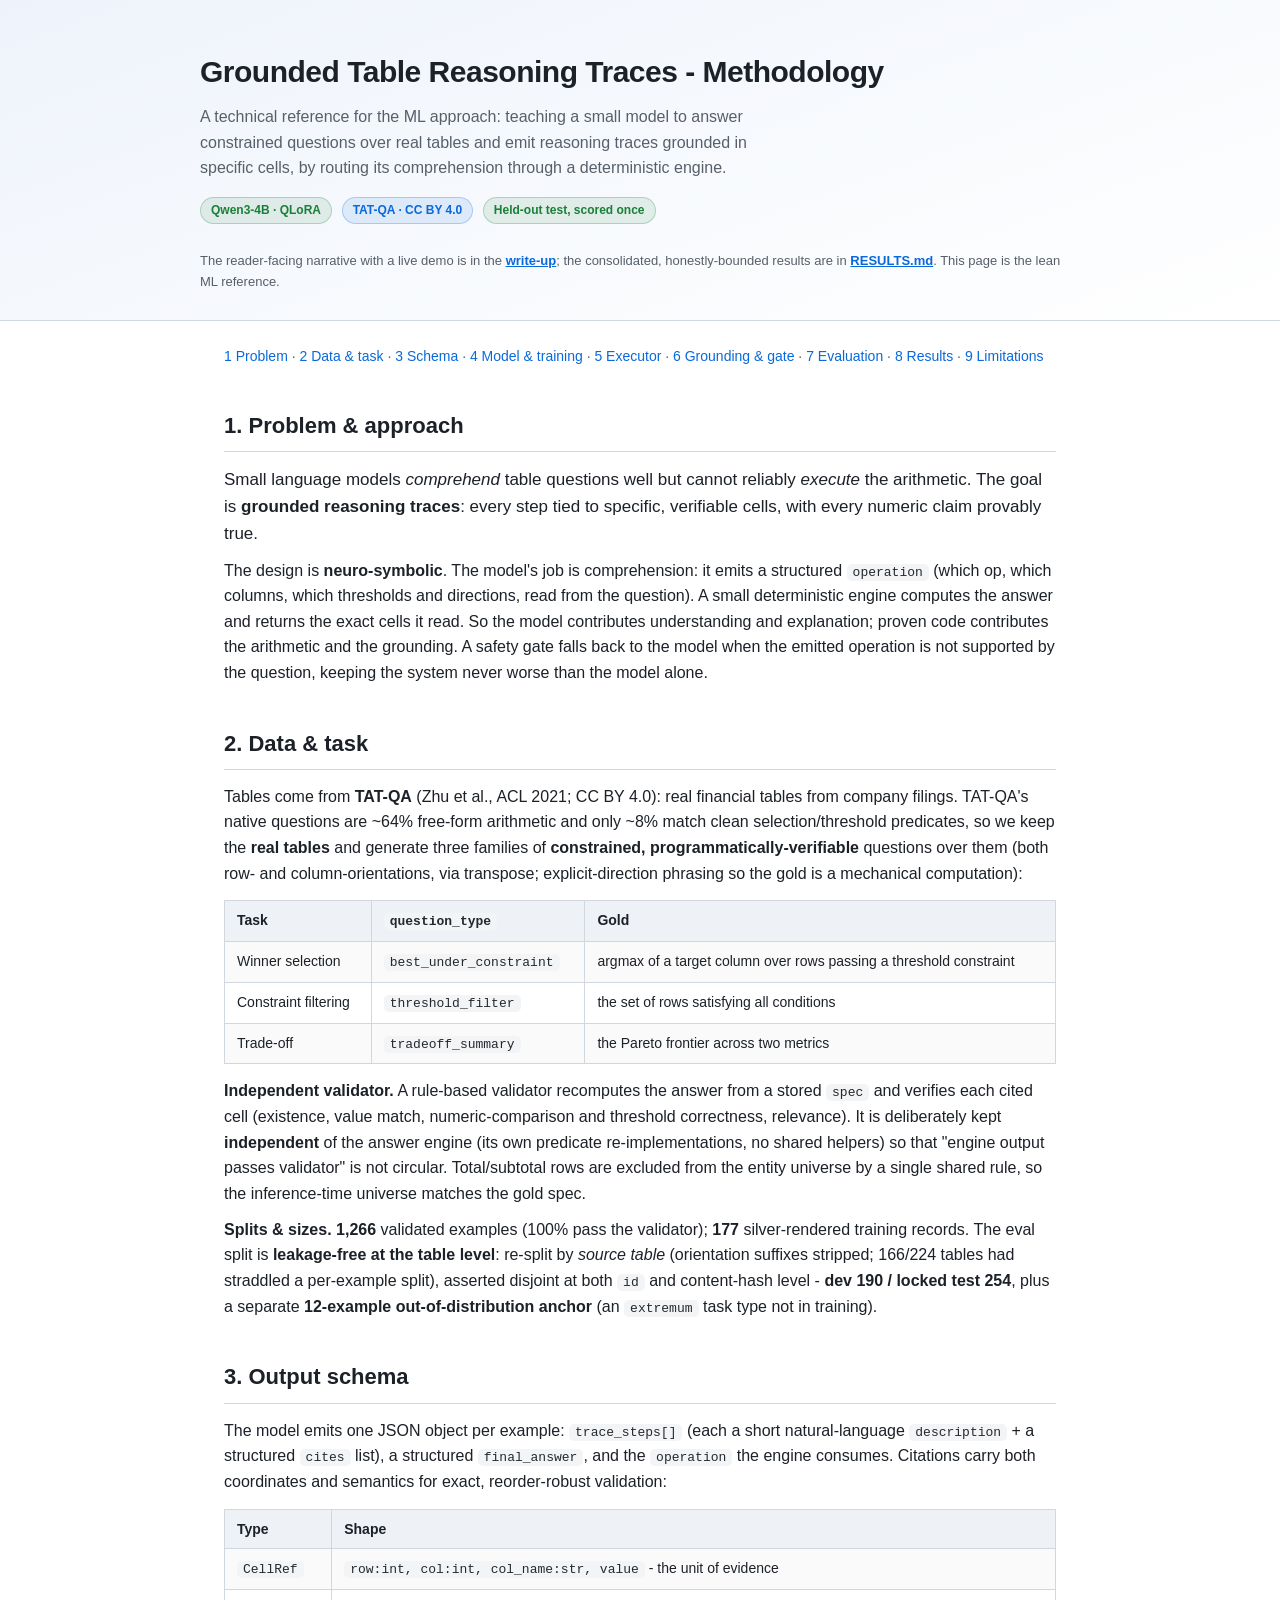
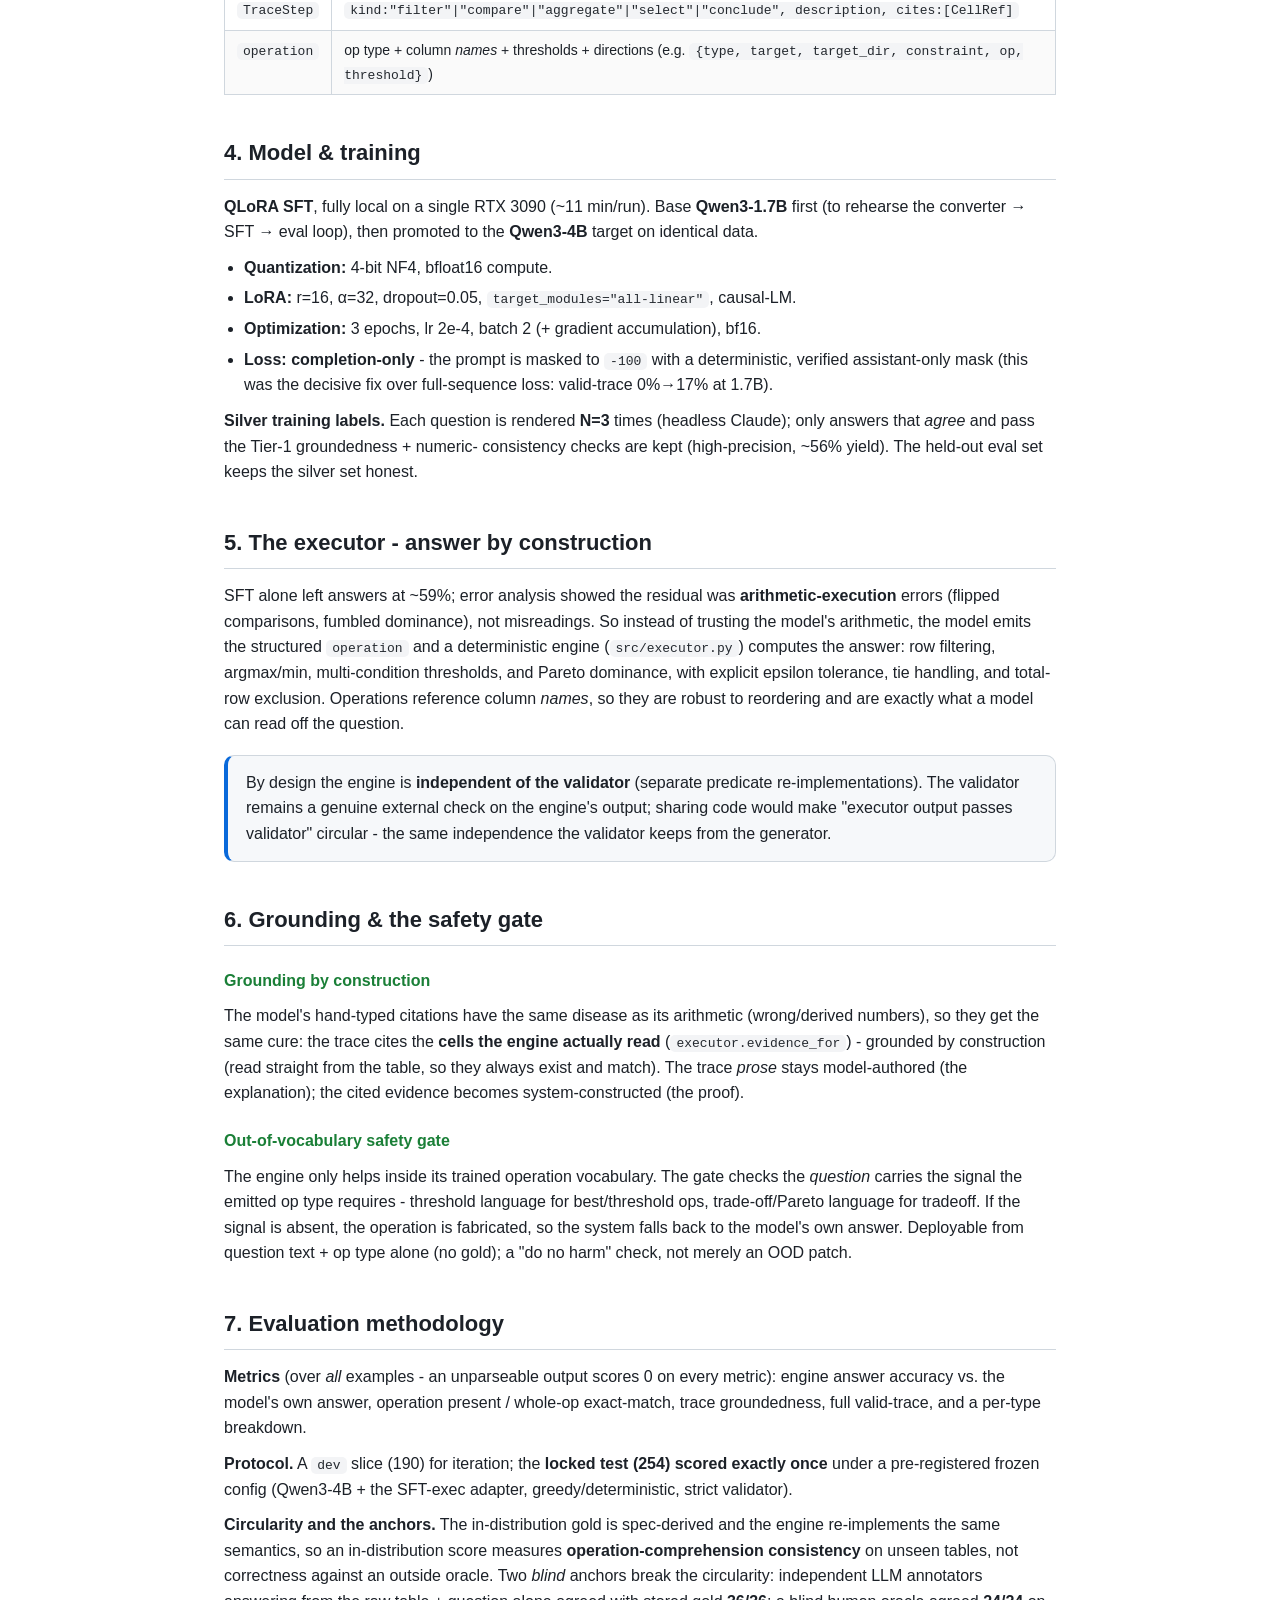
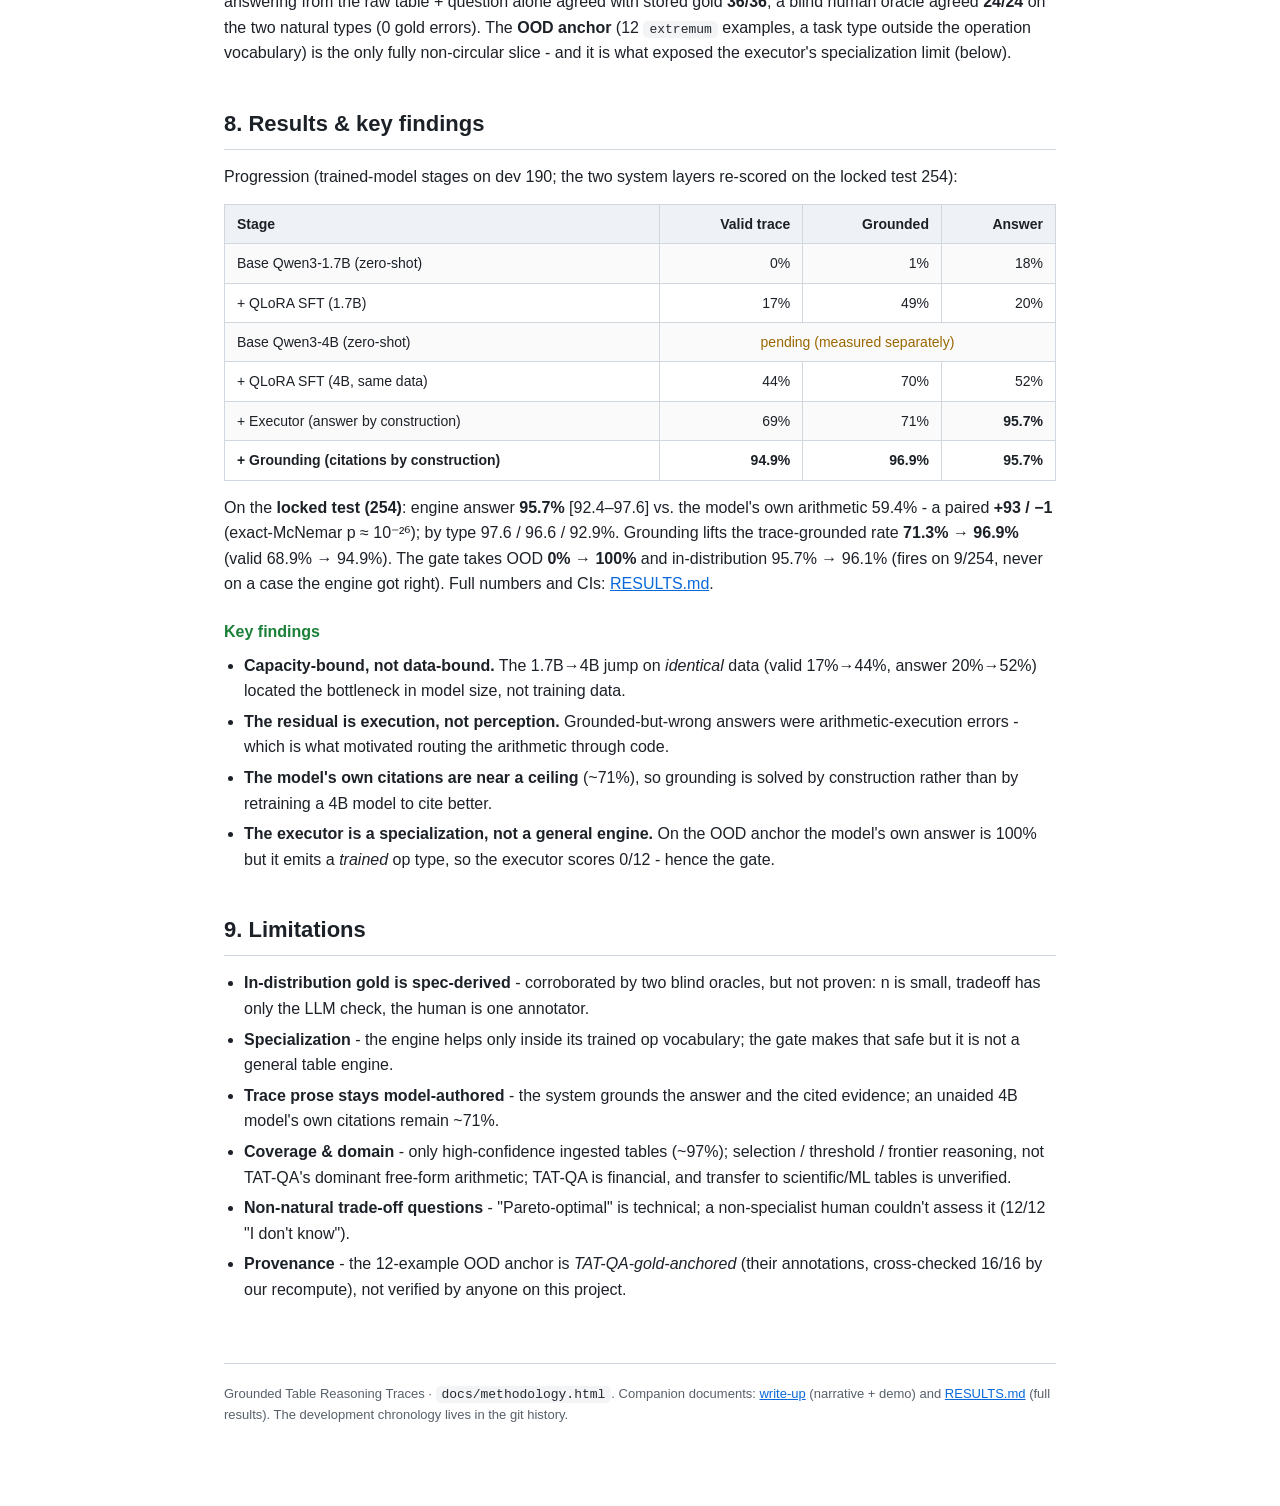
==== docs/methodology.html @ 067e078c "Initial commit: Grounded Table Reasoning Traces A small, locally-trainable model that reads text tab" ====
<!DOCTYPE html>
<html lang="en">
<head>
<meta charset="UTF-8">
<meta name="viewport" content="width=device-width, initial-scale=1.0">
<title>Grounded Table Reasoning Traces - Methodology</title>
<style>
  :root {
    --bg:#ffffff; --panel:#f6f8fa; --panel-2:#eef1f5; --ink:#1c2128; --muted:#57606a;
    --accent:#0969da; --accent-2:#1a7f37; --warn:#9a6700; --line:#d0d7de; --code-bg:#f3f4f6;
  }
  * { box-sizing: border-box; }
  body { margin:0; font-family:-apple-system,BlinkMacSystemFont,"Segoe UI",Roboto,Helvetica,Arial,sans-serif;
    background:var(--bg); color:var(--ink); line-height:1.6; }
  .wrap { max-width:880px; margin:0 auto; padding:0 24px 80px; }
  header.hero { padding:48px 24px 28px; background:linear-gradient(160deg,#eef3fb 0%,#ffffff 100%);
    border-bottom:1px solid var(--line); }
  header.hero .inner { max-width:880px; margin:0 auto; }
  h1 { font-size:30px; margin:0 0 8px; letter-spacing:-0.5px; }
  .subtitle { color:var(--muted); font-size:16px; margin:0; max-width:64ch; }
  .meta-line { margin-top:16px; font-size:13px; color:var(--muted); }
  .badge { display:inline-block; padding:3px 10px; border-radius:999px; font-size:12px; font-weight:600;
    margin:0 6px 6px 0; background:rgba(9,105,218,0.1); color:var(--accent); border:1px solid rgba(9,105,218,0.25); }
  .badge.green { background:rgba(26,127,55,0.1); color:var(--accent-2); border-color:rgba(26,127,55,0.25); }
  .badge.warn { background:rgba(154,103,0,0.1); color:var(--warn); border-color:rgba(154,103,0,0.25); }
  nav.toc { font-size:14px; margin:24px 0 8px; color:var(--muted); }
  nav.toc a { color:var(--accent); text-decoration:none; }
  nav.toc a:hover { text-decoration:underline; }
  section { margin:40px 0; }
  h2 { font-size:22px; margin:0 0 14px; padding-bottom:8px; border-bottom:1px solid var(--line); }
  h3 { font-size:16px; margin:22px 0 6px; color:var(--accent-2); }
  p { margin:10px 0; }
  .muted { color:var(--muted); }
  .lead { font-size:17px; }
  .card { background:var(--panel); border:1px solid var(--line); border-left:4px solid var(--accent);
    border-radius:10px; padding:14px 18px; margin:18px 0; }
  code { background:var(--code-bg); padding:1px 6px; border-radius:5px; font-size:13px; color:#24292f;
    font-family:"SFMono-Regular",Consolas,"Liberation Mono",Menlo,monospace; }
  pre { background:var(--code-bg); border:1px solid var(--line); border-radius:10px; padding:16px;
    overflow-x:auto; font-size:13px; line-height:1.5;
    font-family:"SFMono-Regular",Consolas,"Liberation Mono",Menlo,monospace; }
  table { border-collapse:collapse; width:100%; margin:14px 0; font-size:14px; }
  th, td { border:1px solid var(--line); padding:8px 12px; text-align:left; vertical-align:top; }
  th { background:var(--panel-2); font-weight:600; }
  td.r, th.r { text-align:right; }
  tr:nth-child(even) td { background:rgba(0,0,0,0.02); }
  .pipeline { display:flex; flex-wrap:wrap; align-items:center; gap:8px; margin:16px 0; }
  .node { background:var(--panel-2); border:1px solid var(--line); border-radius:10px; padding:9px 13px;
    font-size:13px; font-weight:600; }
  .node.key { background:rgba(26,127,55,0.12); border-color:rgba(26,127,55,0.3); color:var(--accent-2); }
  .arrow { color:var(--accent); font-size:17px; }
  ul.tight { margin:8px 0; padding-left:20px; } ul.tight li { margin:5px 0; }
  footer { margin-top:60px; padding-top:20px; border-top:1px solid var(--line); color:var(--muted); font-size:13px; }
  a { color:var(--accent); }
</style>
</head>
<body>
<header class="hero">
  <div class="inner">
    <h1>Grounded Table Reasoning Traces - Methodology</h1>
    <p class="subtitle">A technical reference for the ML approach: teaching a small model to answer
    constrained questions over real tables and emit reasoning traces grounded in specific cells, by
    routing its comprehension through a deterministic engine.</p>
    <div class="meta-line">
      <span class="badge green">Qwen3-4B · QLoRA</span>
      <span class="badge">TAT-QA · CC BY 4.0</span>
      <span class="badge green">Held-out test, scored once</span>
      <br><br>
      The reader-facing narrative with a live demo is in the
      <a href="writeup.html"><strong>write-up</strong></a>; the consolidated, honestly-bounded results
      are in <a href="../RESULTS.md"><strong>RESULTS.md</strong></a>. This page is the lean ML reference.
    </div>
  </div>
</header>

<div class="wrap">

<nav class="toc">
  <a href="#problem">1 Problem</a> · <a href="#data">2 Data &amp; task</a> ·
  <a href="#schema">3 Schema</a> · <a href="#train">4 Model &amp; training</a> ·
  <a href="#executor">5 Executor</a> · <a href="#grounding">6 Grounding &amp; gate</a> ·
  <a href="#eval">7 Evaluation</a> · <a href="#results">8 Results</a> · <a href="#limits">9 Limitations</a>
</nav>

<section id="problem">
  <h2>1. Problem &amp; approach</h2>
  <p class="lead">Small language models <em>comprehend</em> table questions well but cannot reliably
  <em>execute</em> the arithmetic. The goal is <strong>grounded reasoning traces</strong>: every step
  tied to specific, verifiable cells, with every numeric claim provably true.</p>
  <p>The design is <strong>neuro-symbolic</strong>. The model's job is comprehension: it emits a
  structured <code>operation</code> (which op, which columns, which thresholds and directions, read
  from the question). A small deterministic engine computes the answer and returns the exact cells it
  read. So the model contributes understanding and explanation; proven code contributes the arithmetic
  and the grounding. A safety gate falls back to the model when the emitted operation is not supported
  by the question, keeping the system never worse than the model alone.</p>
</section>

<section id="data">
  <h2>2. Data &amp; task</h2>
  <p>Tables come from <strong>TAT-QA</strong> (Zhu et al., ACL 2021; CC BY 4.0): real financial tables
  from company filings. TAT-QA's native questions are ~64% free-form arithmetic and only ~8% match
  clean selection/threshold predicates, so we keep the <strong>real tables</strong> and generate three
  families of <strong>constrained, programmatically-verifiable</strong> questions over them (both row-
  and column-orientations, via transpose; explicit-direction phrasing so the gold is a mechanical
  computation):</p>
  <table>
    <tr><th>Task</th><th><code>question_type</code></th><th>Gold</th></tr>
    <tr><td>Winner selection</td><td><code>best_under_constraint</code></td><td>argmax of a target column over rows passing a threshold constraint</td></tr>
    <tr><td>Constraint filtering</td><td><code>threshold_filter</code></td><td>the set of rows satisfying all conditions</td></tr>
    <tr><td>Trade-off</td><td><code>tradeoff_summary</code></td><td>the Pareto frontier across two metrics</td></tr>
  </table>
  <p><strong>Independent validator.</strong> A rule-based validator recomputes the answer from a stored
  <code>spec</code> and verifies each cited cell (existence, value match, numeric-comparison and
  threshold correctness, relevance). It is deliberately kept <strong>independent</strong> of the answer
  engine (its own predicate re-implementations, no shared helpers) so that "engine output passes
  validator" is not circular. Total/subtotal rows are excluded from the entity universe by a single
  shared rule, so the inference-time universe matches the gold spec.</p>
  <p><strong>Splits &amp; sizes.</strong> <strong>1,266</strong> validated examples (100% pass the
  validator); <strong>177</strong> silver-rendered training records. The eval split is
  <strong>leakage-free at the table level</strong>: re-split by <em>source table</em> (orientation
  suffixes stripped; 166/224 tables had straddled a per-example split), asserted disjoint at both
  <code>id</code> and content-hash level - <strong>dev 190 / locked test 254</strong>, plus a separate
  <strong>12-example out-of-distribution anchor</strong> (an <code>extremum</code> task type not in
  training).</p>
</section>

<section id="schema">
  <h2>3. Output schema</h2>
  <p>The model emits one JSON object per example: <code>trace_steps[]</code> (each a short
  natural-language <code>description</code> + a structured <code>cites</code> list), a structured
  <code>final_answer</code>, and the <code>operation</code> the engine consumes. Citations carry both
  coordinates and semantics for exact, reorder-robust validation:</p>
  <table>
    <tr><th>Type</th><th>Shape</th></tr>
    <tr><td><code>CellRef</code></td><td><code>row:int, col:int, col_name:str, value</code> - the unit of evidence</td></tr>
    <tr><td><code>TraceStep</code></td><td><code>kind:"filter"|"compare"|"aggregate"|"select"|"conclude", description, cites:[CellRef]</code></td></tr>
    <tr><td><code>operation</code></td><td>op type + column <em>names</em> + thresholds + directions (e.g. <code>{type, target, target_dir, constraint, op, threshold}</code>)</td></tr>
  </table>
</section>

<section id="train">
  <h2>4. Model &amp; training</h2>
  <p><strong>QLoRA SFT</strong>, fully local on a single RTX 3090 (~11 min/run). Base
  <strong>Qwen3-1.7B</strong> first (to rehearse the converter → SFT → eval loop), then promoted to the
  <strong>Qwen3-4B</strong> target on identical data.</p>
  <ul class="tight">
    <li><strong>Quantization:</strong> 4-bit NF4, bfloat16 compute.</li>
    <li><strong>LoRA:</strong> r=16, α=32, dropout=0.05, <code>target_modules="all-linear"</code>, causal-LM.</li>
    <li><strong>Optimization:</strong> 3 epochs, lr 2e-4, batch 2 (+ gradient accumulation), bf16.</li>
    <li><strong>Loss:</strong> <strong>completion-only</strong> - the prompt is masked to <code>-100</code>
      with a deterministic, verified assistant-only mask (this was the decisive fix over full-sequence
      loss: valid-trace 0%→17% at 1.7B).</li>
  </ul>
  <p><strong>Silver training labels.</strong> Each question is rendered <strong>N=3</strong> times
  (headless Claude); only answers that <em>agree</em> and pass the Tier-1 groundedness + numeric-
  consistency checks are kept (high-precision, ~56% yield). The held-out eval set keeps the silver set
  honest.</p>
</section>

<section id="executor">
  <h2>5. The executor - answer by construction</h2>
  <p>SFT alone left answers at ~59%; error analysis showed the residual was <strong>arithmetic-execution</strong>
  errors (flipped comparisons, fumbled dominance), not misreadings. So instead of trusting the model's
  arithmetic, the model emits the structured <code>operation</code> and a deterministic engine
  (<code>src/executor.py</code>) computes the answer: row filtering, argmax/min, multi-condition
  thresholds, and Pareto dominance, with explicit epsilon tolerance, tie handling, and total-row
  exclusion. Operations reference column <em>names</em>, so they are robust to reordering and are
  exactly what a model can read off the question.</p>
  <p class="card">By design the engine is <strong>independent of the validator</strong> (separate
  predicate re-implementations). The validator remains a genuine external check on the engine's output;
  sharing code would make "executor output passes validator" circular - the same independence the
  validator keeps from the generator.</p>
</section>

<section id="grounding">
  <h2>6. Grounding &amp; the safety gate</h2>
  <h3>Grounding by construction</h3>
  <p>The model's hand-typed citations have the same disease as its arithmetic (wrong/derived numbers),
  so they get the same cure: the trace cites the <strong>cells the engine actually read</strong>
  (<code>executor.evidence_for</code>) - grounded by construction (read straight from the table, so they
  always exist and match). The trace <em>prose</em> stays model-authored (the explanation); the cited
  evidence becomes system-constructed (the proof).</p>
  <h3>Out-of-vocabulary safety gate</h3>
  <p>The engine only helps inside its trained operation vocabulary. The gate checks the
  <em>question</em> carries the signal the emitted op type requires - threshold language for
  best/threshold ops, trade-off/Pareto language for tradeoff. If the signal is absent, the operation is
  fabricated, so the system falls back to the model's own answer. Deployable from question text + op
  type alone (no gold); a "do no harm" check, not merely an OOD patch.</p>
</section>

<section id="eval">
  <h2>7. Evaluation methodology</h2>
  <p><strong>Metrics</strong> (over <em>all</em> examples - an unparseable output scores 0 on every
  metric): engine answer accuracy vs. the model's own answer, operation present / whole-op exact-match,
  trace groundedness, full valid-trace, and a per-type breakdown.</p>
  <p><strong>Protocol.</strong> A <code>dev</code> slice (190) for iteration; the
  <strong>locked test (254) scored exactly once</strong> under a pre-registered frozen config
  (Qwen3-4B + the SFT-exec adapter, greedy/deterministic, strict validator).</p>
  <p><strong>Circularity and the anchors.</strong> The in-distribution gold is spec-derived and the
  engine re-implements the same semantics, so an in-distribution score measures
  <strong>operation-comprehension consistency</strong> on unseen tables, not correctness against an
  outside oracle. Two <em>blind</em> anchors break the circularity: independent LLM annotators answering
  from the raw table + question alone agreed with stored gold <strong>36/36</strong>; a blind human
  oracle agreed <strong>24/24</strong> on the two natural types (0 gold errors). The
  <strong>OOD anchor</strong> (12 <code>extremum</code> examples, a task type outside the operation
  vocabulary) is the only fully non-circular slice - and it is what exposed the executor's
  specialization limit (below).</p>
</section>

<section id="results">
  <h2>8. Results &amp; key findings</h2>
  <p>Progression (trained-model stages on dev 190; the two system layers re-scored on the locked test 254):</p>
  <table>
    <tr><th>Stage</th><th class="r">Valid trace</th><th class="r">Grounded</th><th class="r">Answer</th></tr>
    <tr><td>Base Qwen3-1.7B (zero-shot)</td><td class="r">0%</td><td class="r">1%</td><td class="r">18%</td></tr>
    <tr><td>+ QLoRA SFT (1.7B)</td><td class="r">17%</td><td class="r">49%</td><td class="r">20%</td></tr>
    <tr><td>Base Qwen3-4B (zero-shot)</td><td class="r" colspan="3" style="text-align:center;color:var(--warn)">pending (measured separately)</td></tr>
    <tr><td>+ QLoRA SFT (4B, same data)</td><td class="r">44%</td><td class="r">70%</td><td class="r">52%</td></tr>
    <tr><td>+ Executor (answer by construction)</td><td class="r">69%</td><td class="r">71%</td><td class="r"><strong>95.7%</strong></td></tr>
    <tr><td><strong>+ Grounding (citations by construction)</strong></td><td class="r"><strong>94.9%</strong></td><td class="r"><strong>96.9%</strong></td><td class="r"><strong>95.7%</strong></td></tr>
  </table>
  <p>On the <strong>locked test (254)</strong>: engine answer <strong>95.7%</strong> [92.4–97.6] vs. the
  model's own arithmetic 59.4% - a paired <strong>+93 / −1</strong> (exact-McNemar p ≈ 10⁻²⁶); by type
  97.6 / 96.6 / 92.9%. Grounding lifts the trace-grounded rate <strong>71.3% → 96.9%</strong> (valid
  68.9% → 94.9%). The gate takes OOD <strong>0% → 100%</strong> and in-distribution 95.7% → 96.1%
  (fires on 9/254, never on a case the engine got right). Full numbers and CIs: <a href="../RESULTS.md">RESULTS.md</a>.</p>
  <h3>Key findings</h3>
  <ul class="tight">
    <li><strong>Capacity-bound, not data-bound.</strong> The 1.7B→4B jump on <em>identical</em> data
      (valid 17%→44%, answer 20%→52%) located the bottleneck in model size, not training data.</li>
    <li><strong>The residual is execution, not perception.</strong> Grounded-but-wrong answers were
      arithmetic-execution errors - which is what motivated routing the arithmetic through code.</li>
    <li><strong>The model's own citations are near a ceiling</strong> (~71%), so grounding is solved by
      construction rather than by retraining a 4B model to cite better.</li>
    <li><strong>The executor is a specialization, not a general engine.</strong> On the OOD anchor the
      model's own answer is 100% but it emits a <em>trained</em> op type, so the executor scores 0/12 -
      hence the gate.</li>
  </ul>
</section>

<section id="limits">
  <h2>9. Limitations</h2>
  <ul class="tight">
    <li><strong>In-distribution gold is spec-derived</strong> - corroborated by two blind oracles, but
      not proven: n is small, tradeoff has only the LLM check, the human is one annotator.</li>
    <li><strong>Specialization</strong> - the engine helps only inside its trained op vocabulary; the
      gate makes that safe but it is not a general table engine.</li>
    <li><strong>Trace prose stays model-authored</strong> - the system grounds the answer and the cited
      evidence; an unaided 4B model's own citations remain ~71%.</li>
    <li><strong>Coverage &amp; domain</strong> - only high-confidence ingested tables (~97%); selection
      / threshold / frontier reasoning, not TAT-QA's dominant free-form arithmetic; TAT-QA is financial,
      and transfer to scientific/ML tables is unverified.</li>
    <li><strong>Non-natural trade-off questions</strong> - "Pareto-optimal" is technical; a
      non-specialist human couldn't assess it (12/12 "I don't know").</li>
    <li><strong>Provenance</strong> - the 12-example OOD anchor is <em>TAT-QA-gold-anchored</em> (their
      annotations, cross-checked 16/16 by our recompute), not verified by anyone on this project.</li>
  </ul>
</section>

<footer>
  Grounded Table Reasoning Traces · <code>docs/methodology.html</code>. Companion documents:
  <a href="writeup.html">write-up</a> (narrative + demo) and <a href="../RESULTS.md">RESULTS.md</a>
  (full results). The development chronology lives in the git history.
</footer>

</div>
</body>
</html>
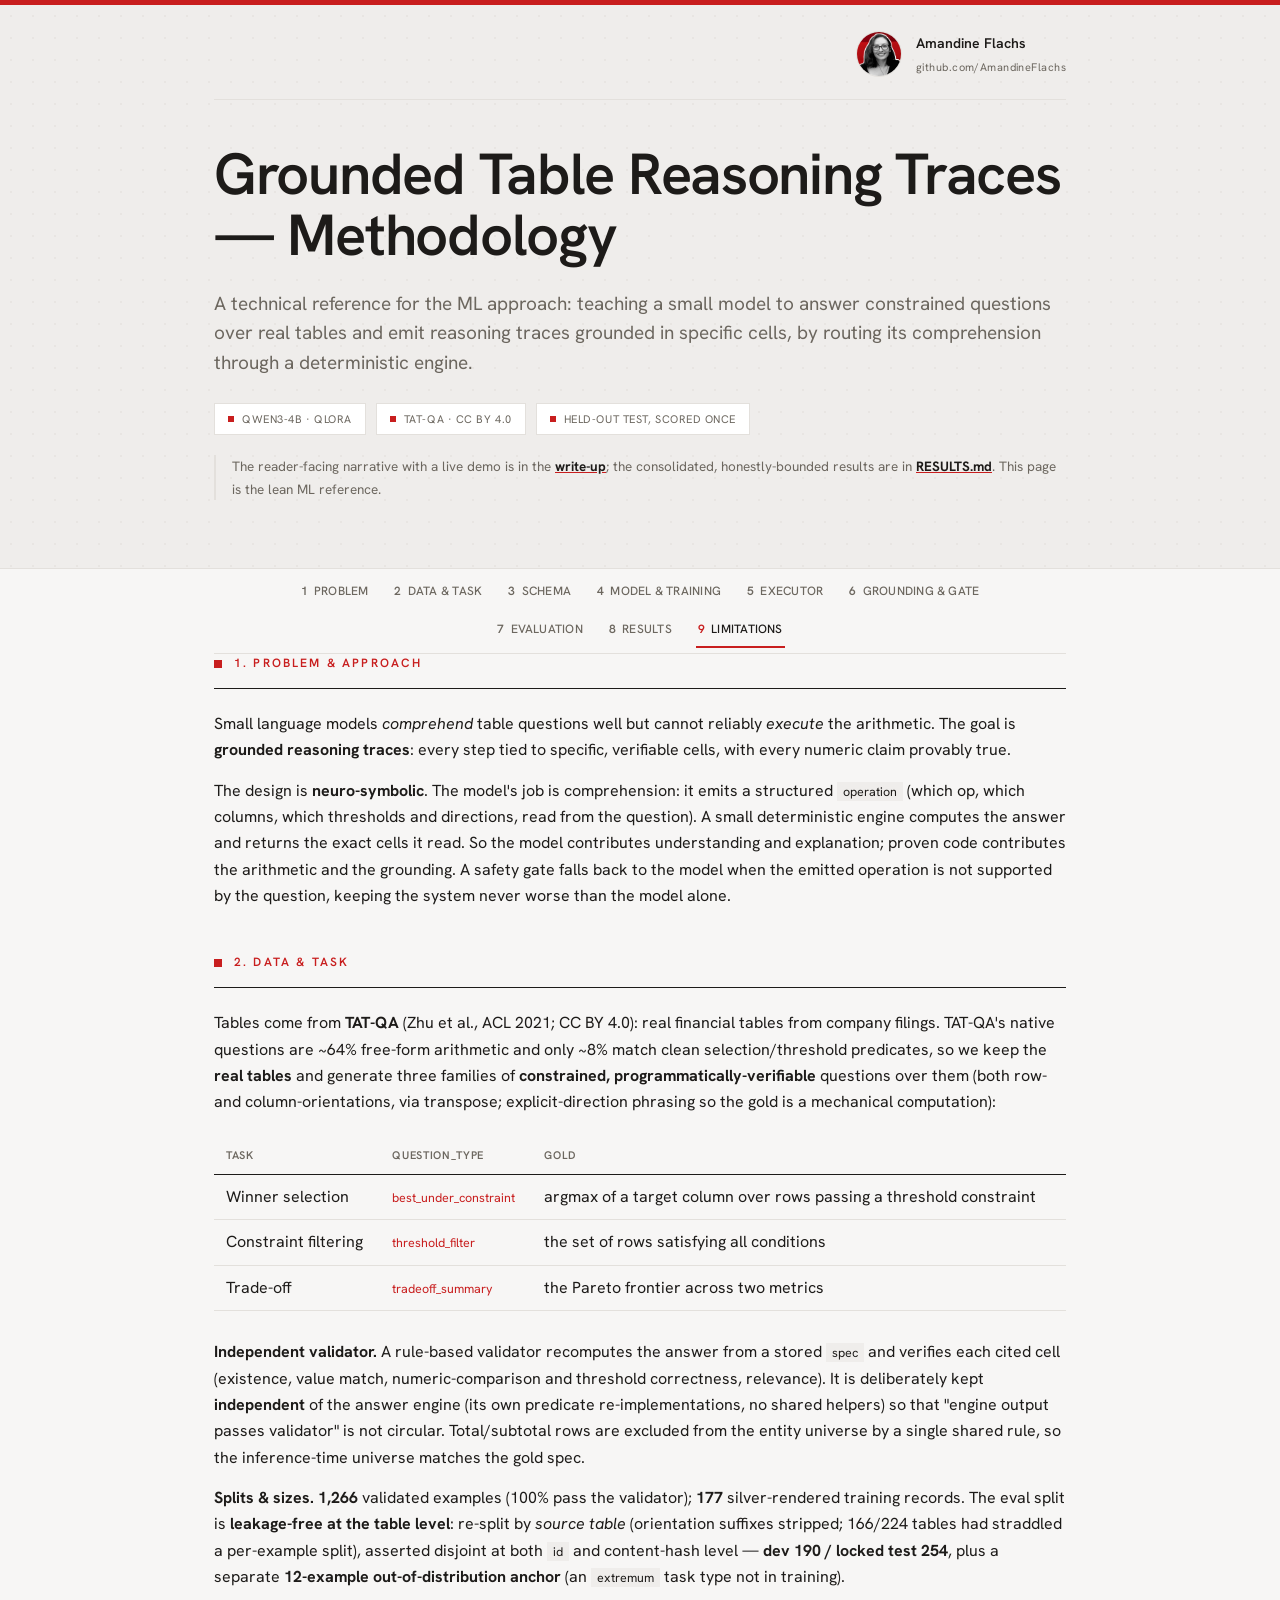
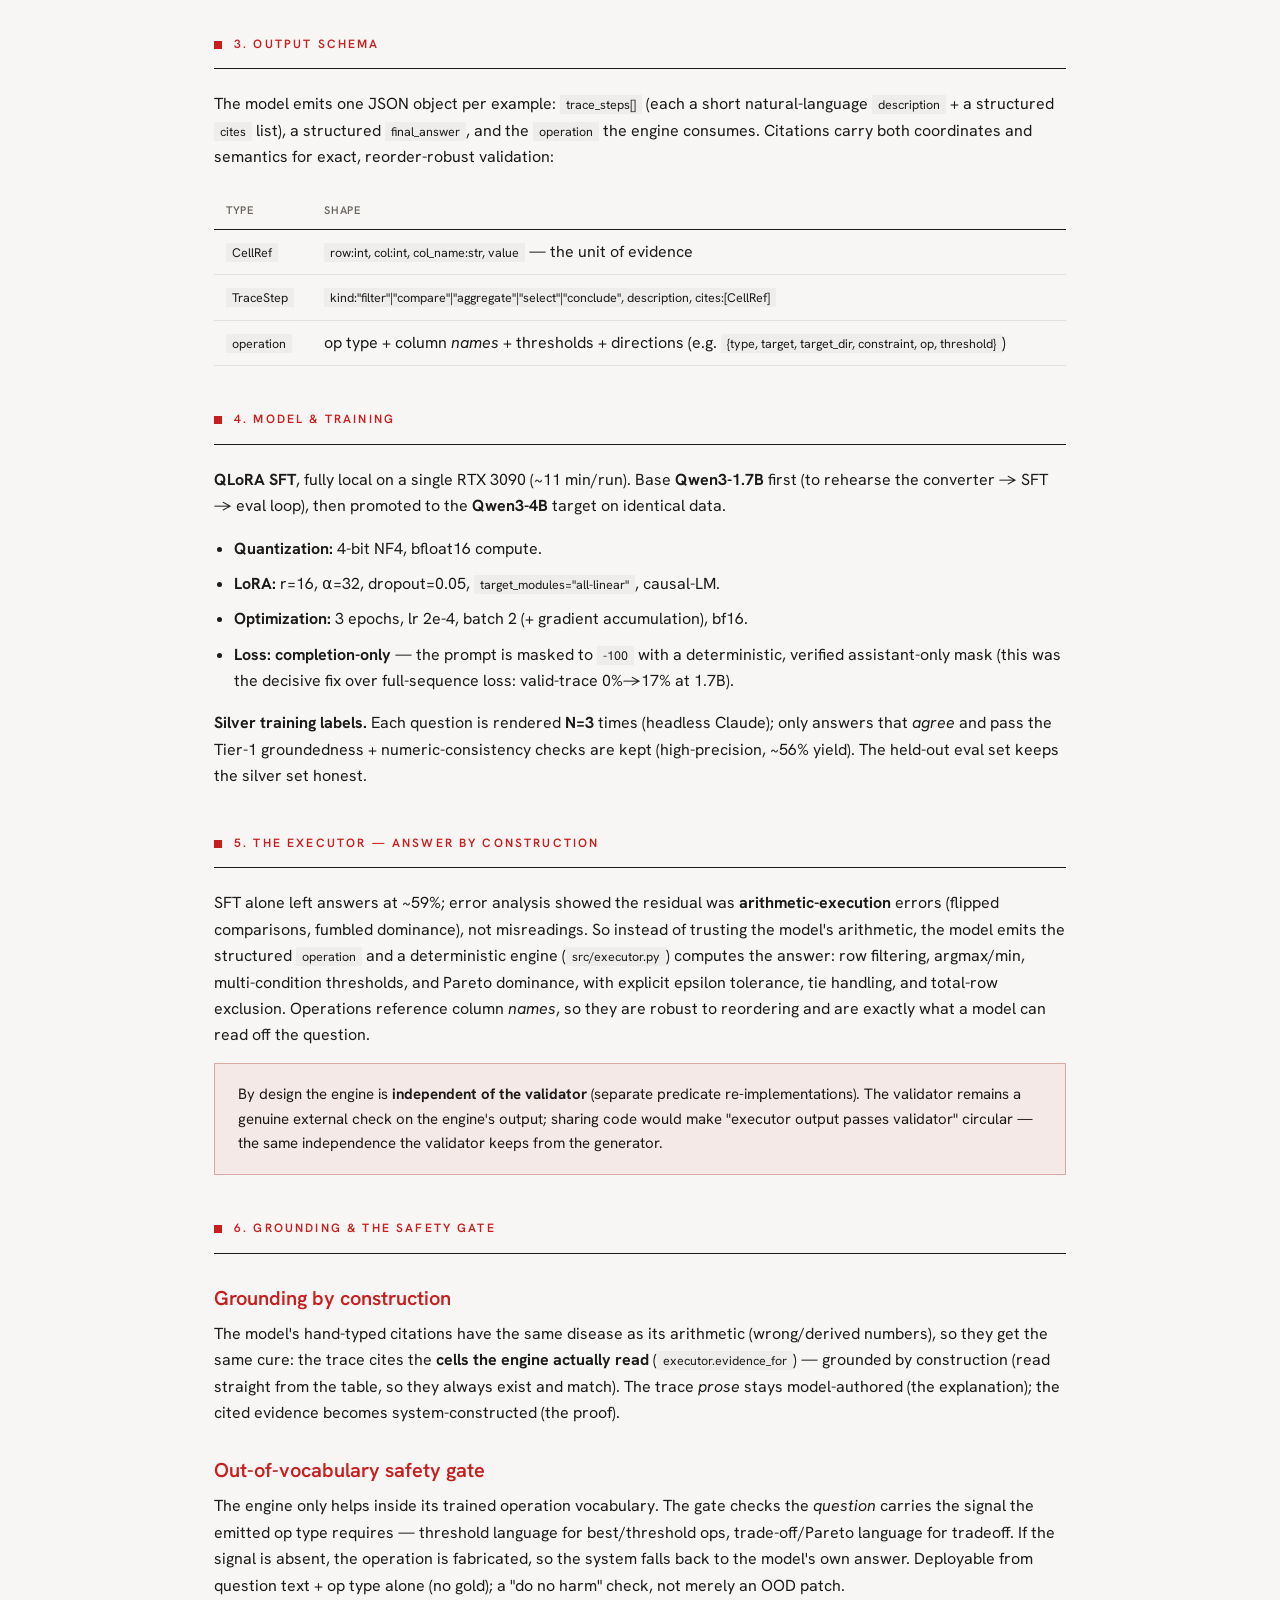
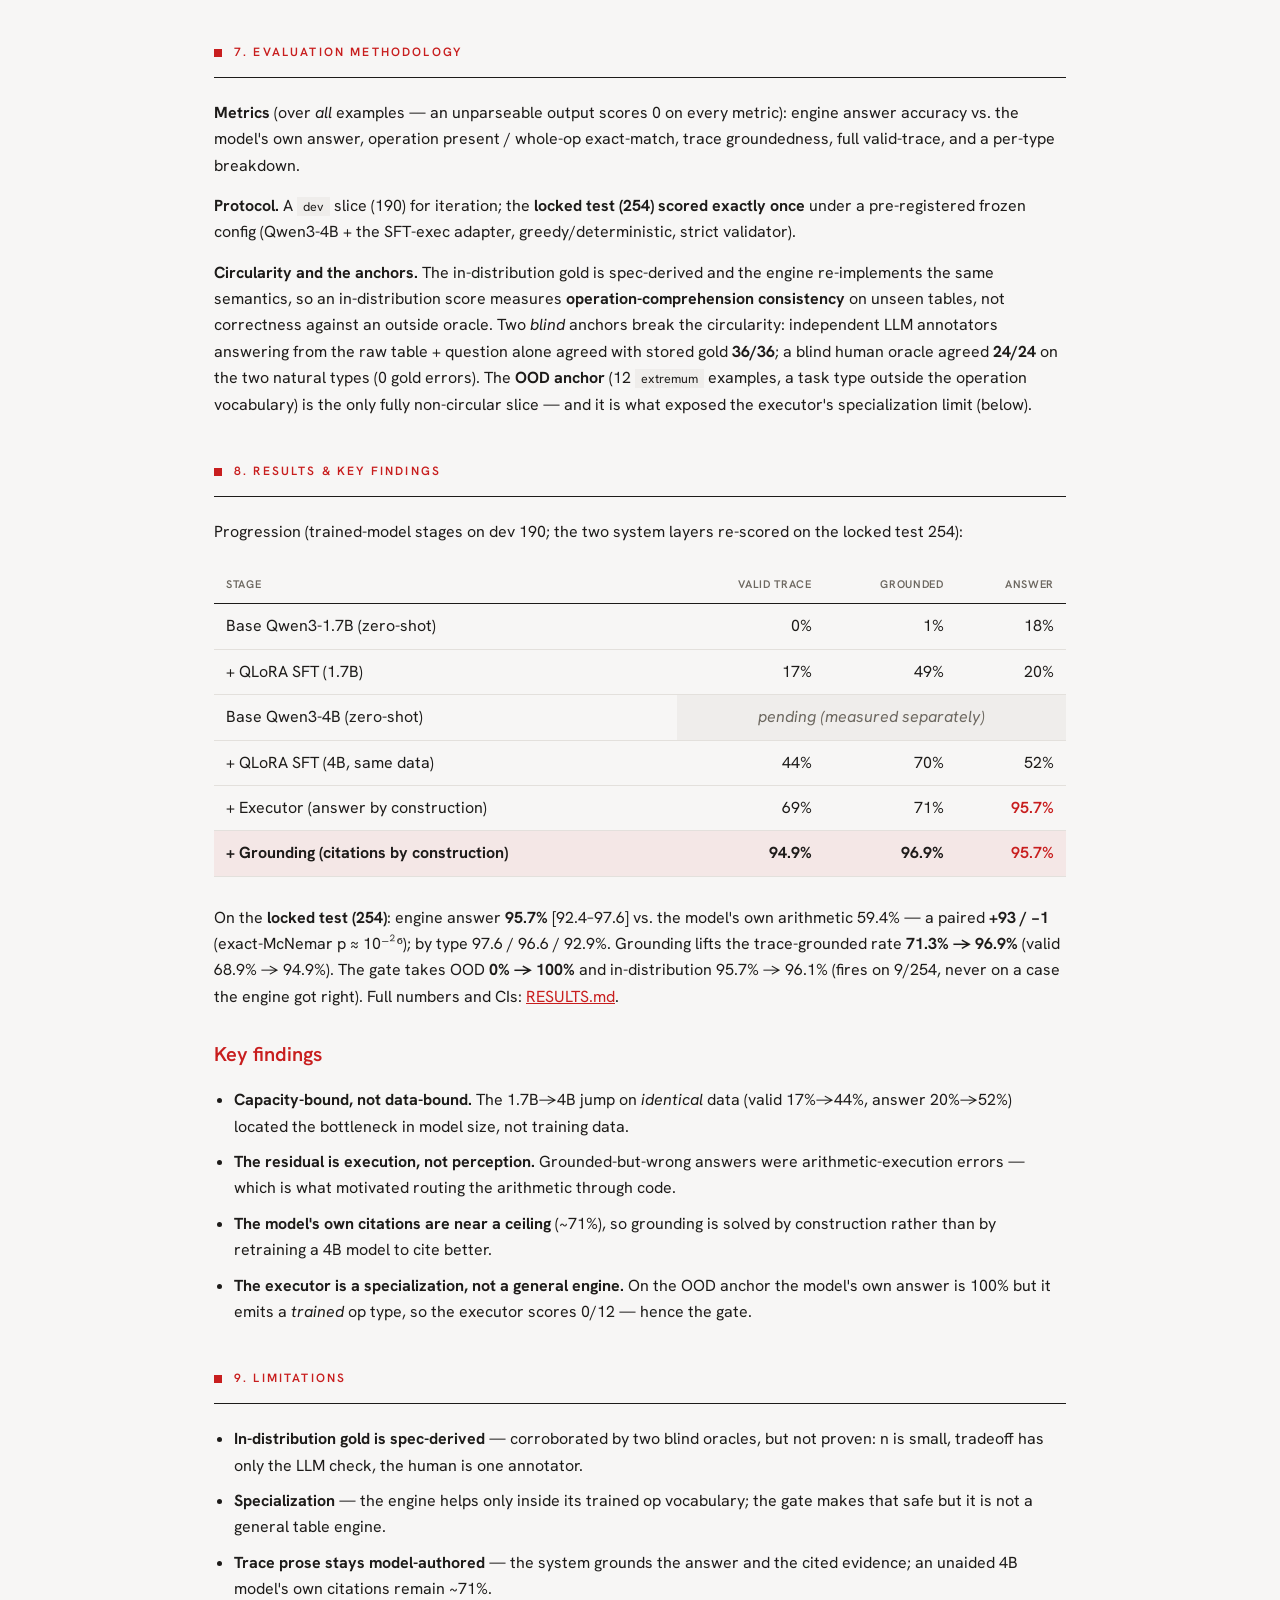
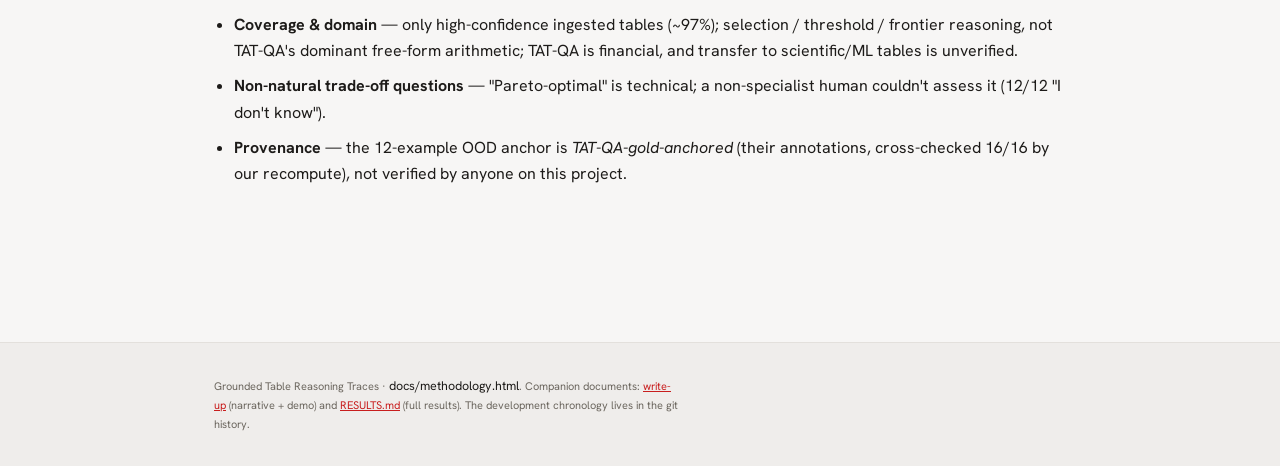
==== commit 9e0e9a2f: "docs(methodology): section navigator buttons on a single-page layout Replace the plain TOC anchor li" ====
--- a/docs/methodology.html
+++ b/docs/methodology.html
@@ -1,268 +1,448 @@
-<!DOCTYPE html>
-<html lang="en">
-<head>
-<meta charset="UTF-8">
-<meta name="viewport" content="width=device-width, initial-scale=1.0">
-<title>Grounded Table Reasoning Traces - Methodology</title>
-<style>
-  :root {
-    --bg:#ffffff; --panel:#f6f8fa; --panel-2:#eef1f5; --ink:#1c2128; --muted:#57606a;
-    --accent:#0969da; --accent-2:#1a7f37; --warn:#9a6700; --line:#d0d7de; --code-bg:#f3f4f6;
-  }
-  * { box-sizing: border-box; }
-  body { margin:0; font-family:-apple-system,BlinkMacSystemFont,"Segoe UI",Roboto,Helvetica,Arial,sans-serif;
-    background:var(--bg); color:var(--ink); line-height:1.6; }
-  .wrap { max-width:880px; margin:0 auto; padding:0 24px 80px; }
-  header.hero { padding:48px 24px 28px; background:linear-gradient(160deg,#eef3fb 0%,#ffffff 100%);
-    border-bottom:1px solid var(--line); }
-  header.hero .inner { max-width:880px; margin:0 auto; }
-  h1 { font-size:30px; margin:0 0 8px; letter-spacing:-0.5px; }
-  .subtitle { color:var(--muted); font-size:16px; margin:0; max-width:64ch; }
-  .meta-line { margin-top:16px; font-size:13px; color:var(--muted); }
-  .badge { display:inline-block; padding:3px 10px; border-radius:999px; font-size:12px; font-weight:600;
-    margin:0 6px 6px 0; background:rgba(9,105,218,0.1); color:var(--accent); border:1px solid rgba(9,105,218,0.25); }
-  .badge.green { background:rgba(26,127,55,0.1); color:var(--accent-2); border-color:rgba(26,127,55,0.25); }
-  .badge.warn { background:rgba(154,103,0,0.1); color:var(--warn); border-color:rgba(154,103,0,0.25); }
-  nav.toc { font-size:14px; margin:24px 0 8px; color:var(--muted); }
-  nav.toc a { color:var(--accent); text-decoration:none; }
-  nav.toc a:hover { text-decoration:underline; }
-  section { margin:40px 0; }
-  h2 { font-size:22px; margin:0 0 14px; padding-bottom:8px; border-bottom:1px solid var(--line); }
-  h3 { font-size:16px; margin:22px 0 6px; color:var(--accent-2); }
-  p { margin:10px 0; }
-  .muted { color:var(--muted); }
-  .lead { font-size:17px; }
-  .card { background:var(--panel); border:1px solid var(--line); border-left:4px solid var(--accent);
-    border-radius:10px; padding:14px 18px; margin:18px 0; }
-  code { background:var(--code-bg); padding:1px 6px; border-radius:5px; font-size:13px; color:#24292f;
-    font-family:"SFMono-Regular",Consolas,"Liberation Mono",Menlo,monospace; }
-  pre { background:var(--code-bg); border:1px solid var(--line); border-radius:10px; padding:16px;
-    overflow-x:auto; font-size:13px; line-height:1.5;
-    font-family:"SFMono-Regular",Consolas,"Liberation Mono",Menlo,monospace; }
-  table { border-collapse:collapse; width:100%; margin:14px 0; font-size:14px; }
-  th, td { border:1px solid var(--line); padding:8px 12px; text-align:left; vertical-align:top; }
-  th { background:var(--panel-2); font-weight:600; }
-  td.r, th.r { text-align:right; }
-  tr:nth-child(even) td { background:rgba(0,0,0,0.02); }
-  .pipeline { display:flex; flex-wrap:wrap; align-items:center; gap:8px; margin:16px 0; }
-  .node { background:var(--panel-2); border:1px solid var(--line); border-radius:10px; padding:9px 13px;
-    font-size:13px; font-weight:600; }
-  .node.key { background:rgba(26,127,55,0.12); border-color:rgba(26,127,55,0.3); color:var(--accent-2); }
-  .arrow { color:var(--accent); font-size:17px; }
-  ul.tight { margin:8px 0; padding-left:20px; } ul.tight li { margin:5px 0; }
-  footer { margin-top:60px; padding-top:20px; border-top:1px solid var(--line); color:var(--muted); font-size:13px; }
-  a { color:var(--accent); }
-</style>
-</head>
+<!doctype html>
+<html lang="en"><head><meta charset="utf-8">
+<meta name="viewport" content="width=device-width,initial-scale=1">
+<title>Grounded Table Reasoning Traces — Methodology</title>
+<link rel="preconnect" href="https://fonts.googleapis.com">
+<link rel="preconnect" href="https://fonts.gstatic.com" crossorigin>
+<link href="https://fonts.googleapis.com/css2?family=Hanken+Grotesk:wght@400;500;600;700&display=swap" rel="stylesheet">
+<style>:root{
+  --bg:#f7f6f5;--surface:#ffffff;--panel:#efedeb;--panel2:#e3e0dd;
+  --ink:#1d1b19;--muted:#6c675f;--line:#e3e0dc;--accent:#c81e1e;--accent-ink:#ffffff;
+  --font:'Hanken Grotesk',system-ui,-apple-system,"Segoe UI",Roboto,Helvetica,Arial,sans-serif;
+  --font-display:var(--font);--font-body:var(--font);--font-mono:var(--font);
+  --hatch:repeating-linear-gradient(135deg,var(--accent) 0 2px,transparent 2px 6px)}
+
+*{box-sizing:border-box}
+body{margin:0;background:var(--bg);color:var(--ink);font-family:var(--font-body);line-height:1.65;
+  -webkit-font-smoothing:antialiased}
+a{color:var(--accent)}
+::selection{background:color-mix(in srgb,var(--accent) 24%,transparent)}
+@keyframes fadeUp{from{opacity:0;transform:translateY(6px)}to{opacity:1;transform:none}}
+.topbar{height:5px;background:var(--accent)}
+
+/* masthead / hero */
+header.hero{position:relative;overflow:hidden;border-bottom:1px solid var(--line);background:var(--panel)}
+header.hero .texture{position:absolute;inset:0;background-image:radial-gradient(var(--line) 1.1px,transparent 1.1px);
+  background-size:22px 22px;opacity:.6;pointer-events:none}
+header.hero .inner{position:relative;max-width:920px;margin:0 auto;padding:26px 34px 46px}
+.masthead{display:flex;justify-content:flex-end;align-items:flex-start;gap:24px;flex-wrap:wrap;
+  margin-bottom:44px;padding-bottom:22px;border-bottom:1px solid var(--line)}
+.byline{display:flex;align-items:center;gap:14px}
+.byline .pic{width:46px;height:46px;flex:none;border-radius:50%;overflow:hidden;position:relative;
+  border:1px solid var(--line);background:var(--accent)}
+.byline .pic img{width:100%;height:100%;object-fit:cover;display:block}
+.byline .pic.ph::after{content:'AF';position:absolute;inset:0;display:flex;align-items:center;justify-content:center;
+  color:#fff;font-size:17px;font-weight:600;letter-spacing:.02em}
+.byline .name{font-weight:600;font-size:14px}
+.byline .links{font-family:var(--font-mono);font-size:11px;letter-spacing:.04em;color:var(--muted);margin-top:3px;display:flex;gap:10px}
+.byline .links a{color:var(--muted);text-decoration:none}
+.byline .links a:hover{color:var(--accent)}
+h1{font-family:var(--font-display);font-size:clamp(34px,5.2vw,58px);font-weight:600;letter-spacing:-.022em;line-height:1.06;margin:0 0 22px}
+.subtitle{font-size:19px;line-height:1.55;color:var(--muted);margin:0}
+.subtitle b{color:var(--ink)}
+.badges{display:flex;flex-wrap:wrap;gap:10px;margin-top:26px}
+.badge{display:inline-flex;align-items:center;gap:8px;font-family:var(--font-mono);font-size:11px;letter-spacing:.05em;
+  text-transform:uppercase;color:var(--muted);border:1px solid var(--line);padding:6px 13px;background:var(--surface)}
+.badge::before{content:"";width:6px;height:6px;background:var(--accent);flex:none}
+
+/* nav */
+nav.tabs{position:sticky;top:0;z-index:20;background:color-mix(in srgb,var(--bg) 86%,transparent);
+  backdrop-filter:blur(9px) saturate(180%);-webkit-backdrop-filter:blur(9px) saturate(180%);border-bottom:1px solid var(--line)}
+nav.tabs .row{max-width:920px;margin:0 auto;padding:5px 34px;display:flex;flex-wrap:wrap;gap:2px 22px;align-items:center;justify-content:center}
+.tab{appearance:none;border:none;background:none;cursor:pointer;font-family:var(--font-mono);font-size:12px;font-weight:500;
+  letter-spacing:.02em;text-transform:uppercase;padding:9px 2px;color:var(--muted);border-bottom:2px solid transparent;
+  transition:color .15s,border-color .15s;white-space:nowrap;display:inline-flex;align-items:center}
+.tab .num{margin-right:6px;font-weight:600;color:var(--muted)}
+.tab:hover{color:var(--ink)}
+.tab.active{color:var(--ink);border-bottom-color:var(--accent)}
+.tab.active .num{color:var(--accent)}
+
+/* layout */
+html{scroll-behavior:smooth}
+main{max-width:920px;margin:0 auto;padding:0 34px 110px}
+section{margin:0 0 44px;scroll-margin-top:92px}
+main>section:first-child{margin-top:80px}
+h2,h3,h4{margin:0}
+.sec-h{font-family:var(--font-mono);font-size:12px;font-weight:600;letter-spacing:.18em;text-transform:uppercase;color:var(--accent);
+  display:flex;align-items:center;gap:12px;margin:0 0 22px;padding-bottom:14px;border-bottom:1px solid var(--ink)}
+.sec-h::before{content:"";width:8px;height:8px;background:var(--accent);flex:none}
+.h3d{font-family:var(--font-display);font-size:21px;font-weight:600;margin:36px 0 6px}
+.h3d .muted{color:var(--muted);font-weight:400}
+.h3a{font-family:var(--font-display);font-size:20px;font-weight:600;margin:28px 0 6px;color:var(--accent)}
+p{margin:0 0 14px}
+.muted{color:var(--muted)}
+
+/* plain intro box */
+.plain{border:1px solid var(--line);border-left:3px solid var(--accent);padding:26px 24px 26px 21px;background:var(--surface);margin:0 0 30px}
+.plain h3{font-family:var(--font-mono);font-size:12px;letter-spacing:.1em;text-transform:uppercase;color:var(--accent);margin:0 0 14px}
+.plain p{margin:0 0 12px}
+.plain p:last-child{margin-bottom:0}
+.plain .pay{font-size:16px}
+.plain .pay.muted{font-size:15px;color:var(--muted);margin-top:14px}
+.plain .pay.muted b{color:var(--ink)}
+
+/* stat cards */
+.statrow{display:grid;grid-template-columns:repeat(auto-fit,minmax(200px,1fr));gap:16px;margin:26px 0}
+.stat{border:1px solid var(--line);border-top:3px solid var(--accent);padding:24px 24px;background:var(--surface)}
+.stat .n{font-family:var(--font-display);font-size:38px;font-weight:600;color:var(--accent);letter-spacing:-.02em;line-height:1}
+.stat .l{font-size:13.5px;color:var(--muted);margin-top:10px}
+.stat .l b{color:var(--ink)}
+
+/* data tables */
+table.data{border-collapse:collapse;width:100%;margin:20px 0 28px}
+table.data th{text-align:left;padding:10px 12px;border-bottom:1.5px solid var(--ink);font-family:var(--font-mono);
+  font-size:11px;font-weight:600;letter-spacing:.06em;text-transform:uppercase;color:var(--muted)}
+table.data td{padding:9px 12px;border-bottom:1px solid var(--line);vertical-align:top}
+table.data th.r,table.data td.r{text-align:right;font-family:var(--font-mono);font-variant-numeric:tabular-nums}
+table.data td.hot{color:var(--accent);font-weight:600}
+table.data .muted{color:var(--muted);font-size:13.5px}
+table.data tr.keyrow td{background:color-mix(in srgb,var(--accent) 7%,transparent)}
+td.pending{text-align:center;color:var(--muted);font-style:italic;background:var(--panel)}
+code{font-family:var(--font-mono);font-size:12.5px;background:var(--panel);padding:1px 6px}
+code.acc{color:var(--accent);background:none;padding:0}
+
+/* pipeline */
+.pipeline{display:flex;flex-wrap:wrap;align-items:center;gap:8px;margin:20px 0 28px}
+.node{font-family:var(--font-mono);font-size:12px;padding:8px 12px;border:1px solid var(--line);background:var(--surface);white-space:nowrap}
+.node.key{border-color:color-mix(in srgb,var(--accent) 45%,var(--line));background:color-mix(in srgb,var(--accent) 8%,transparent);
+  color:var(--accent);font-weight:600}
+.arrow{color:var(--accent)}
+
+/* bar chart */
+.chart{border:1px solid var(--line);padding:22px 23px;background:var(--surface);margin:24px 0 10px}
+.bar{display:grid;grid-template-columns:120px 1fr 52px;align-items:center;gap:14px;margin:8px 0;font-size:13px}
+.bar .bl{font-family:var(--font-mono);font-size:11px;color:var(--muted);text-align:right}
+.bar .bt{height:20px;background:var(--panel2);overflow:hidden}
+.bar .bt i{display:block;height:100%;background:var(--hatch)}
+.bar .bv{font-family:var(--font-mono);font-variant-numeric:tabular-nums;font-weight:600}
+.bar.sys .bl{color:var(--accent);font-weight:600}
+.bar.sys .bt i{background:var(--accent)}
+.bar.sys .bv{color:var(--accent)}
+.barcap{font-size:13px;color:var(--muted);margin:6px 0 22px}
+
+/* callout / tldr / fineprint / lists */
+.callout{background:color-mix(in srgb,var(--accent) 6%,transparent);border:1px solid color-mix(in srgb,var(--accent) 28%,var(--line));
+  padding:18px 23px;margin:0 0 22px;font-size:15px}
+.callout .d{font-family:var(--font-mono);font-weight:600;color:var(--accent);white-space:nowrap}
+.tldr{border:1px solid var(--line);border-left:3px solid var(--accent);padding:24px 24px 24px 21px;background:var(--surface);margin:28px 0}
+.tldr h2{font-family:var(--font-mono);font-size:12px;letter-spacing:.1em;text-transform:uppercase;color:var(--accent);margin:0 0 14px}
+.tldr ul{margin:0;padding-left:20px}
+.tldr li{margin:8px 0}
+.hot{font-family:var(--font-mono);font-weight:600;color:var(--accent);white-space:nowrap}
+.fineprint{font-size:13.5px;color:var(--muted);border-left:2px solid var(--line);padding-left:16px;margin:22px 0}
+.fineprint b{color:var(--ink)}
+ul.lim{padding-left:20px}
+ul.lim li{margin:9px 0}
+.demo-note{font-size:14px;color:var(--muted);margin:12px 0 0}
+.demo-note code{font-size:12.5px}
+
+/* reproduce / code block */
+pre{background:var(--ink);color:#edeae7;padding:20px 22px;overflow-x:auto;font-family:var(--font-mono);font-size:13px;line-height:1.6;margin:0 0 20px}
+pre .c{color:#b7ad9e}
+
+/* footer */
+footer{border-top:1px solid var(--line);background:var(--panel)}
+footer .inner{max-width:920px;margin:0 auto;padding:32px 34px}
+footer .note{font-family:var(--font-mono);font-size:11px;color:var(--muted);max-width:78ch;line-height:1.7;margin:0}
+footer .note b,footer .note code{color:var(--ink);background:none;padding:0}
+
+@media(max-width:600px){
+  header.hero .inner{padding:22px 20px 34px}
+  .masthead{margin-bottom:28px}
+  nav.tabs .row{padding:5px 20px;gap:2px 16px}
+  main{padding:0 20px 80px}
+  main>section:first-child{margin-top:52px}
+  footer .inner{padding:26px 20px}
+  .bar{grid-template-columns:92px 1fr 46px;gap:10px}
+}
+
+
+.card{background:var(--surface,#fff);border:1px solid var(--line);padding:22px 23px;margin:22px 0}
+.card header{display:flex;gap:10px;align-items:center;margin-bottom:12px;flex-wrap:wrap}
+.card .tag{font-family:var(--font-mono);font-size:10px;font-weight:600;letter-spacing:.08em;padding:3px 9px;color:#fff;background:var(--ink)}
+.card .tag.ood{background:var(--accent)}.card .tag.indist{background:var(--ink)}
+.card .type{font-family:var(--font-mono);font-size:12px;color:var(--muted)}
+.card .eid{margin-left:auto;font-family:var(--font-mono);font-size:11px;color:#b7ad9e}
+.card .q{font-weight:600;margin:2px 0 14px}
+.card table{border-collapse:collapse;font-size:13px;width:100%;margin:0 0 16px;font-family:var(--font-mono)}
+.card th,.card td{border:1px solid var(--line);padding:5px 9px;text-align:right}
+.card th:first-child,.card td:first-child{text-align:left}
+.card thead th{background:var(--panel);font-weight:600}
+.card td.hl{background:color-mix(in srgb,var(--accent) 12%,transparent);font-weight:600}
+.card .cols{display:grid;grid-template-columns:1fr 1fr;gap:18px;margin:0 0 16px}
+@media(max-width:640px){.card .cols{grid-template-columns:1fr}}
+.card h4{margin:0 0 6px;font-size:13px}.card h4 small{color:var(--muted);font-weight:400}
+.card ol.trace,.card ul.ev{margin:0;padding-left:18px;font-size:13px}.card ol.trace li,.card ul.ev li{margin:.2em 0}
+.card ul.ev{font-family:var(--font-mono)}
+.card .kind{display:inline-block;font-family:var(--font-mono);font-size:11px;background:var(--panel);color:var(--muted);
+  padding:0 6px;margin-right:4px}
+.card table.ans{margin-top:6px;font-family:var(--font-mono)}
+.card table.ans td:first-child{color:var(--muted);width:130px;text-align:left;font-size:12px}
+.card table.ans td{border:none;border-top:1px solid var(--line);text-align:left;padding:6px 9px}
+.card tr.sys td{background:color-mix(in srgb,var(--accent) 7%,transparent)}.card tr.gate td{font-size:13px}
+.card .badge{display:inline-block;font-family:var(--font-mono);font-size:10px;font-weight:600;padding:1px 7px;color:#fff;margin-right:6px}
+.card .badge.pass{background:#2b8a3e}.card .badge.fire{background:var(--accent)}
+.toc{font-family:var(--font-mono);font-size:12.5px;letter-spacing:.02em;color:var(--muted);margin:36px 0 4px;line-height:2.1}.toc a{color:var(--accent);text-decoration:none}.toc a:hover{text-decoration:underline}.toc b{color:var(--muted);font-weight:600;margin-right:2px}.lead{font-size:16px}</style></head>
 <body>
-<header class="hero">
-  <div class="inner">
-    <h1>Grounded Table Reasoning Traces - Methodology</h1>
+<div class="topbar"></div>
+
+<header class="hero"><div class="texture"></div><div class="inner">
+  <div class="masthead">
+    <div class="byline">
+      <span class="pic"><img src="assets/author.jpg" alt="Amandine Flachs"
+        onerror="this.style.display='none';this.parentNode.classList.add('ph')"></span>
+      <div>
+        <div class="name">Amandine Flachs</div>
+        <div class="links"><a href="https://github.com/AmandineFlachs">github.com/AmandineFlachs</a></div>
+      </div>
+    </div>
+  </div>
+  <div class="head">
+    <h1>Grounded Table Reasoning Traces — Methodology</h1>
     <p class="subtitle">A technical reference for the ML approach: teaching a small model to answer
     constrained questions over real tables and emit reasoning traces grounded in specific cells, by
     routing its comprehension through a deterministic engine.</p>
-    <div class="meta-line">
-      <span class="badge green">Qwen3-4B · QLoRA</span>
+    <div class="badges">
+      <span class="badge">Qwen3-4B · QLoRA</span>
       <span class="badge">TAT-QA · CC BY 4.0</span>
-      <span class="badge green">Held-out test, scored once</span>
-      <br><br>
-      The reader-facing narrative with a live demo is in the
-      <a href="writeup.html"><strong>write-up</strong></a>; the consolidated, honestly-bounded results
-      are in <a href="../RESULTS.md"><strong>RESULTS.md</strong></a>. This page is the lean ML reference.
+      <span class="badge">Held-out test, scored once</span>
     </div>
+    <p class="fineprint" style="margin-top:20px">The reader-facing narrative with a live demo is in the
+    <a href="index.html"><b>write-up</b></a>; the consolidated, honestly-bounded results are in
+    <a href="../RESULTS.md"><b>RESULTS.md</b></a>. This page is the lean ML reference.</p>
   </div>
-</header>
-
-<div class="wrap">
-
-<nav class="toc">
-  <a href="#problem">1 Problem</a> · <a href="#data">2 Data &amp; task</a> ·
-  <a href="#schema">3 Schema</a> · <a href="#train">4 Model &amp; training</a> ·
-  <a href="#executor">5 Executor</a> · <a href="#grounding">6 Grounding &amp; gate</a> ·
-  <a href="#eval">7 Evaluation</a> · <a href="#results">8 Results</a> · <a href="#limits">9 Limitations</a>
-</nav>
+</div></header>
+
+<main>
+
+<nav class="tabs"><div class="row">
+  <button class="tab active" data-t="problem"><span class="num">1</span>Problem</button>
+  <button class="tab" data-t="data"><span class="num">2</span>Data &amp; task</button>
+  <button class="tab" data-t="schema"><span class="num">3</span>Schema</button>
+  <button class="tab" data-t="train"><span class="num">4</span>Model &amp; training</button>
+  <button class="tab" data-t="executor"><span class="num">5</span>Executor</button>
+  <button class="tab" data-t="grounding"><span class="num">6</span>Grounding &amp; gate</button>
+  <button class="tab" data-t="eval"><span class="num">7</span>Evaluation</button>
+  <button class="tab" data-t="results"><span class="num">8</span>Results</button>
+  <button class="tab" data-t="limits"><span class="num">9</span>Limitations</button>
+</div></nav>
 
 <section id="problem">
-  <h2>1. Problem &amp; approach</h2>
-  <p class="lead">Small language models <em>comprehend</em> table questions well but cannot reliably
-  <em>execute</em> the arithmetic. The goal is <strong>grounded reasoning traces</strong>: every step
-  tied to specific, verifiable cells, with every numeric claim provably true.</p>
-  <p>The design is <strong>neuro-symbolic</strong>. The model's job is comprehension: it emits a
-  structured <code>operation</code> (which op, which columns, which thresholds and directions, read
-  from the question). A small deterministic engine computes the answer and returns the exact cells it
-  read. So the model contributes understanding and explanation; proven code contributes the arithmetic
-  and the grounding. A safety gate falls back to the model when the emitted operation is not supported
-  by the question, keeping the system never worse than the model alone.</p>
+  <h2 class="sec-h">1. Problem &amp; approach</h2>
+  <p class="lead">Small language models <i>comprehend</i> table questions well but cannot reliably
+  <i>execute</i> the arithmetic. The goal is <b>grounded reasoning traces</b>: every step tied to
+  specific, verifiable cells, with every numeric claim provably true.</p>
+  <p>The design is <b>neuro-symbolic</b>. The model's job is comprehension: it emits a structured
+  <code>operation</code> (which op, which columns, which thresholds and directions, read from the
+  question). A small deterministic engine computes the answer and returns the exact cells it read. So
+  the model contributes understanding and explanation; proven code contributes the arithmetic and the
+  grounding. A safety gate falls back to the model when the emitted operation is not supported by the
+  question, keeping the system never worse than the model alone.</p>
 </section>
 
 <section id="data">
-  <h2>2. Data &amp; task</h2>
-  <p>Tables come from <strong>TAT-QA</strong> (Zhu et al., ACL 2021; CC BY 4.0): real financial tables
-  from company filings. TAT-QA's native questions are ~64% free-form arithmetic and only ~8% match
-  clean selection/threshold predicates, so we keep the <strong>real tables</strong> and generate three
-  families of <strong>constrained, programmatically-verifiable</strong> questions over them (both row-
-  and column-orientations, via transpose; explicit-direction phrasing so the gold is a mechanical
-  computation):</p>
-  <table>
-    <tr><th>Task</th><th><code>question_type</code></th><th>Gold</th></tr>
-    <tr><td>Winner selection</td><td><code>best_under_constraint</code></td><td>argmax of a target column over rows passing a threshold constraint</td></tr>
-    <tr><td>Constraint filtering</td><td><code>threshold_filter</code></td><td>the set of rows satisfying all conditions</td></tr>
-    <tr><td>Trade-off</td><td><code>tradeoff_summary</code></td><td>the Pareto frontier across two metrics</td></tr>
+  <h2 class="sec-h">2. Data &amp; task</h2>
+  <p>Tables come from <b>TAT-QA</b> (Zhu et al., ACL 2021; CC BY 4.0): real financial tables from
+  company filings. TAT-QA's native questions are ~64% free-form arithmetic and only ~8% match clean
+  selection/threshold predicates, so we keep the <b>real tables</b> and generate three families of
+  <b>constrained, programmatically-verifiable</b> questions over them (both row- and column-orientations,
+  via transpose; explicit-direction phrasing so the gold is a mechanical computation):</p>
+  <table class="data">
+    <thead><tr><th>Task</th><th>question_type</th><th>Gold</th></tr></thead>
+    <tbody>
+    <tr><td>Winner selection</td><td><code class="acc">best_under_constraint</code></td><td>argmax of a target column over rows passing a threshold constraint</td></tr>
+    <tr><td>Constraint filtering</td><td><code class="acc">threshold_filter</code></td><td>the set of rows satisfying all conditions</td></tr>
+    <tr><td>Trade-off</td><td><code class="acc">tradeoff_summary</code></td><td>the Pareto frontier across two metrics</td></tr>
+    </tbody>
   </table>
-  <p><strong>Independent validator.</strong> A rule-based validator recomputes the answer from a stored
+  <p><b>Independent validator.</b> A rule-based validator recomputes the answer from a stored
   <code>spec</code> and verifies each cited cell (existence, value match, numeric-comparison and
-  threshold correctness, relevance). It is deliberately kept <strong>independent</strong> of the answer
-  engine (its own predicate re-implementations, no shared helpers) so that "engine output passes
-  validator" is not circular. Total/subtotal rows are excluded from the entity universe by a single
-  shared rule, so the inference-time universe matches the gold spec.</p>
-  <p><strong>Splits &amp; sizes.</strong> <strong>1,266</strong> validated examples (100% pass the
-  validator); <strong>177</strong> silver-rendered training records. The eval split is
-  <strong>leakage-free at the table level</strong>: re-split by <em>source table</em> (orientation
-  suffixes stripped; 166/224 tables had straddled a per-example split), asserted disjoint at both
-  <code>id</code> and content-hash level - <strong>dev 190 / locked test 254</strong>, plus a separate
-  <strong>12-example out-of-distribution anchor</strong> (an <code>extremum</code> task type not in
-  training).</p>
+  threshold correctness, relevance). It is deliberately kept <b>independent</b> of the answer engine
+  (its own predicate re-implementations, no shared helpers) so that "engine output passes validator" is
+  not circular. Total/subtotal rows are excluded from the entity universe by a single shared rule, so
+  the inference-time universe matches the gold spec.</p>
+  <p><b>Splits &amp; sizes.</b> <b>1,266</b> validated examples (100% pass the validator); <b>177</b>
+  silver-rendered training records. The eval split is <b>leakage-free at the table level</b>: re-split
+  by <i>source table</i> (orientation suffixes stripped; 166/224 tables had straddled a per-example
+  split), asserted disjoint at both <code>id</code> and content-hash level — <b>dev 190 / locked test
+  254</b>, plus a separate <b>12-example out-of-distribution anchor</b> (an <code>extremum</code> task
+  type not in training).</p>
 </section>
 
 <section id="schema">
-  <h2>3. Output schema</h2>
+  <h2 class="sec-h">3. Output schema</h2>
   <p>The model emits one JSON object per example: <code>trace_steps[]</code> (each a short
   natural-language <code>description</code> + a structured <code>cites</code> list), a structured
   <code>final_answer</code>, and the <code>operation</code> the engine consumes. Citations carry both
   coordinates and semantics for exact, reorder-robust validation:</p>
-  <table>
-    <tr><th>Type</th><th>Shape</th></tr>
-    <tr><td><code>CellRef</code></td><td><code>row:int, col:int, col_name:str, value</code> - the unit of evidence</td></tr>
+  <table class="data">
+    <thead><tr><th>Type</th><th>Shape</th></tr></thead>
+    <tbody>
+    <tr><td><code>CellRef</code></td><td><code>row:int, col:int, col_name:str, value</code> — the unit of evidence</td></tr>
     <tr><td><code>TraceStep</code></td><td><code>kind:"filter"|"compare"|"aggregate"|"select"|"conclude", description, cites:[CellRef]</code></td></tr>
-    <tr><td><code>operation</code></td><td>op type + column <em>names</em> + thresholds + directions (e.g. <code>{type, target, target_dir, constraint, op, threshold}</code>)</td></tr>
+    <tr><td><code>operation</code></td><td>op type + column <i>names</i> + thresholds + directions (e.g. <code>{type, target, target_dir, constraint, op, threshold}</code>)</td></tr>
+    </tbody>
   </table>
 </section>
 
 <section id="train">
-  <h2>4. Model &amp; training</h2>
-  <p><strong>QLoRA SFT</strong>, fully local on a single RTX 3090 (~11 min/run). Base
-  <strong>Qwen3-1.7B</strong> first (to rehearse the converter → SFT → eval loop), then promoted to the
-  <strong>Qwen3-4B</strong> target on identical data.</p>
-  <ul class="tight">
-    <li><strong>Quantization:</strong> 4-bit NF4, bfloat16 compute.</li>
-    <li><strong>LoRA:</strong> r=16, α=32, dropout=0.05, <code>target_modules="all-linear"</code>, causal-LM.</li>
-    <li><strong>Optimization:</strong> 3 epochs, lr 2e-4, batch 2 (+ gradient accumulation), bf16.</li>
-    <li><strong>Loss:</strong> <strong>completion-only</strong> - the prompt is masked to <code>-100</code>
-      with a deterministic, verified assistant-only mask (this was the decisive fix over full-sequence
-      loss: valid-trace 0%→17% at 1.7B).</li>
+  <h2 class="sec-h">4. Model &amp; training</h2>
+  <p><b>QLoRA SFT</b>, fully local on a single RTX 3090 (~11 min/run). Base <b>Qwen3-1.7B</b> first (to
+  rehearse the converter → SFT → eval loop), then promoted to the <b>Qwen3-4B</b> target on identical
+  data.</p>
+  <ul class="lim">
+    <li><b>Quantization:</b> 4-bit NF4, bfloat16 compute.</li>
+    <li><b>LoRA:</b> r=16, α=32, dropout=0.05, <code>target_modules="all-linear"</code>, causal-LM.</li>
+    <li><b>Optimization:</b> 3 epochs, lr 2e-4, batch 2 (+ gradient accumulation), bf16.</li>
+    <li><b>Loss:</b> <b>completion-only</b> — the prompt is masked to <code>-100</code> with a
+      deterministic, verified assistant-only mask (this was the decisive fix over full-sequence loss:
+      valid-trace 0%→17% at 1.7B).</li>
   </ul>
-  <p><strong>Silver training labels.</strong> Each question is rendered <strong>N=3</strong> times
-  (headless Claude); only answers that <em>agree</em> and pass the Tier-1 groundedness + numeric-
-  consistency checks are kept (high-precision, ~56% yield). The held-out eval set keeps the silver set
-  honest.</p>
+  <p><b>Silver training labels.</b> Each question is rendered <b>N=3</b> times (headless Claude); only
+  answers that <i>agree</i> and pass the Tier-1 groundedness + numeric-consistency checks are kept
+  (high-precision, ~56% yield). The held-out eval set keeps the silver set honest.</p>
 </section>
 
 <section id="executor">
-  <h2>5. The executor - answer by construction</h2>
-  <p>SFT alone left answers at ~59%; error analysis showed the residual was <strong>arithmetic-execution</strong>
-  errors (flipped comparisons, fumbled dominance), not misreadings. So instead of trusting the model's
-  arithmetic, the model emits the structured <code>operation</code> and a deterministic engine
-  (<code>src/executor.py</code>) computes the answer: row filtering, argmax/min, multi-condition
-  thresholds, and Pareto dominance, with explicit epsilon tolerance, tie handling, and total-row
-  exclusion. Operations reference column <em>names</em>, so they are robust to reordering and are
-  exactly what a model can read off the question.</p>
-  <p class="card">By design the engine is <strong>independent of the validator</strong> (separate
-  predicate re-implementations). The validator remains a genuine external check on the engine's output;
-  sharing code would make "executor output passes validator" circular - the same independence the
-  validator keeps from the generator.</p>
+  <h2 class="sec-h">5. The executor — answer by construction</h2>
+  <p>SFT alone left answers at ~59%; error analysis showed the residual was
+  <b>arithmetic-execution</b> errors (flipped comparisons, fumbled dominance), not misreadings. So
+  instead of trusting the model's arithmetic, the model emits the structured <code>operation</code> and
+  a deterministic engine (<code>src/executor.py</code>) computes the answer: row filtering, argmax/min,
+  multi-condition thresholds, and Pareto dominance, with explicit epsilon tolerance, tie handling, and
+  total-row exclusion. Operations reference column <i>names</i>, so they are robust to reordering and
+  are exactly what a model can read off the question.</p>
+  <div class="callout">By design the engine is <b>independent of the validator</b> (separate predicate
+  re-implementations). The validator remains a genuine external check on the engine's output; sharing
+  code would make "executor output passes validator" circular — the same independence the validator
+  keeps from the generator.</div>
 </section>
 
 <section id="grounding">
-  <h2>6. Grounding &amp; the safety gate</h2>
-  <h3>Grounding by construction</h3>
+  <h2 class="sec-h">6. Grounding &amp; the safety gate</h2>
+  <h3 class="h3a">Grounding by construction</h3>
   <p>The model's hand-typed citations have the same disease as its arithmetic (wrong/derived numbers),
-  so they get the same cure: the trace cites the <strong>cells the engine actually read</strong>
-  (<code>executor.evidence_for</code>) - grounded by construction (read straight from the table, so they
-  always exist and match). The trace <em>prose</em> stays model-authored (the explanation); the cited
+  so they get the same cure: the trace cites the <b>cells the engine actually read</b>
+  (<code>executor.evidence_for</code>) — grounded by construction (read straight from the table, so they
+  always exist and match). The trace <i>prose</i> stays model-authored (the explanation); the cited
   evidence becomes system-constructed (the proof).</p>
-  <h3>Out-of-vocabulary safety gate</h3>
-  <p>The engine only helps inside its trained operation vocabulary. The gate checks the
-  <em>question</em> carries the signal the emitted op type requires - threshold language for
-  best/threshold ops, trade-off/Pareto language for tradeoff. If the signal is absent, the operation is
-  fabricated, so the system falls back to the model's own answer. Deployable from question text + op
-  type alone (no gold); a "do no harm" check, not merely an OOD patch.</p>
+  <h3 class="h3a">Out-of-vocabulary safety gate</h3>
+  <p>The engine only helps inside its trained operation vocabulary. The gate checks the <i>question</i>
+  carries the signal the emitted op type requires — threshold language for best/threshold ops,
+  trade-off/Pareto language for tradeoff. If the signal is absent, the operation is fabricated, so the
+  system falls back to the model's own answer. Deployable from question text + op type alone (no gold);
+  a "do no harm" check, not merely an OOD patch.</p>
 </section>
 
 <section id="eval">
-  <h2>7. Evaluation methodology</h2>
-  <p><strong>Metrics</strong> (over <em>all</em> examples - an unparseable output scores 0 on every
-  metric): engine answer accuracy vs. the model's own answer, operation present / whole-op exact-match,
-  trace groundedness, full valid-trace, and a per-type breakdown.</p>
-  <p><strong>Protocol.</strong> A <code>dev</code> slice (190) for iteration; the
-  <strong>locked test (254) scored exactly once</strong> under a pre-registered frozen config
-  (Qwen3-4B + the SFT-exec adapter, greedy/deterministic, strict validator).</p>
-  <p><strong>Circularity and the anchors.</strong> The in-distribution gold is spec-derived and the
-  engine re-implements the same semantics, so an in-distribution score measures
-  <strong>operation-comprehension consistency</strong> on unseen tables, not correctness against an
-  outside oracle. Two <em>blind</em> anchors break the circularity: independent LLM annotators answering
-  from the raw table + question alone agreed with stored gold <strong>36/36</strong>; a blind human
-  oracle agreed <strong>24/24</strong> on the two natural types (0 gold errors). The
-  <strong>OOD anchor</strong> (12 <code>extremum</code> examples, a task type outside the operation
-  vocabulary) is the only fully non-circular slice - and it is what exposed the executor's
+  <h2 class="sec-h">7. Evaluation methodology</h2>
+  <p><b>Metrics</b> (over <i>all</i> examples — an unparseable output scores 0 on every metric): engine
+  answer accuracy vs. the model's own answer, operation present / whole-op exact-match, trace
+  groundedness, full valid-trace, and a per-type breakdown.</p>
+  <p><b>Protocol.</b> A <code>dev</code> slice (190) for iteration; the <b>locked test (254) scored
+  exactly once</b> under a pre-registered frozen config (Qwen3-4B + the SFT-exec adapter,
+  greedy/deterministic, strict validator).</p>
+  <p><b>Circularity and the anchors.</b> The in-distribution gold is spec-derived and the engine
+  re-implements the same semantics, so an in-distribution score measures <b>operation-comprehension
+  consistency</b> on unseen tables, not correctness against an outside oracle. Two <i>blind</i> anchors
+  break the circularity: independent LLM annotators answering from the raw table + question alone agreed
+  with stored gold <b>36/36</b>; a blind human oracle agreed <b>24/24</b> on the two natural types (0
+  gold errors). The <b>OOD anchor</b> (12 <code>extremum</code> examples, a task type outside the
+  operation vocabulary) is the only fully non-circular slice — and it is what exposed the executor's
   specialization limit (below).</p>
 </section>
 
 <section id="results">
-  <h2>8. Results &amp; key findings</h2>
-  <p>Progression (trained-model stages on dev 190; the two system layers re-scored on the locked test 254):</p>
-  <table>
-    <tr><th>Stage</th><th class="r">Valid trace</th><th class="r">Grounded</th><th class="r">Answer</th></tr>
+  <h2 class="sec-h">8. Results &amp; key findings</h2>
+  <p>Progression (trained-model stages on dev 190; the two system layers re-scored on the locked test
+  254):</p>
+  <table class="data">
+    <thead><tr><th>Stage</th><th class="r">Valid trace</th><th class="r">Grounded</th><th class="r">Answer</th></tr></thead>
+    <tbody>
     <tr><td>Base Qwen3-1.7B (zero-shot)</td><td class="r">0%</td><td class="r">1%</td><td class="r">18%</td></tr>
     <tr><td>+ QLoRA SFT (1.7B)</td><td class="r">17%</td><td class="r">49%</td><td class="r">20%</td></tr>
-    <tr><td>Base Qwen3-4B (zero-shot)</td><td class="r" colspan="3" style="text-align:center;color:var(--warn)">pending (measured separately)</td></tr>
+    <tr><td>Base Qwen3-4B (zero-shot)</td><td class="pending" colspan="3">pending (measured separately)</td></tr>
     <tr><td>+ QLoRA SFT (4B, same data)</td><td class="r">44%</td><td class="r">70%</td><td class="r">52%</td></tr>
-    <tr><td>+ Executor (answer by construction)</td><td class="r">69%</td><td class="r">71%</td><td class="r"><strong>95.7%</strong></td></tr>
-    <tr><td><strong>+ Grounding (citations by construction)</strong></td><td class="r"><strong>94.9%</strong></td><td class="r"><strong>96.9%</strong></td><td class="r"><strong>95.7%</strong></td></tr>
+    <tr><td>+ Executor (answer by construction)</td><td class="r">69%</td><td class="r">71%</td><td class="r hot">95.7%</td></tr>
+    <tr class="keyrow"><td><b>+ Grounding (citations by construction)</b></td><td class="r"><b>94.9%</b></td><td class="r"><b>96.9%</b></td><td class="r hot">95.7%</td></tr>
+    </tbody>
   </table>
-  <p>On the <strong>locked test (254)</strong>: engine answer <strong>95.7%</strong> [92.4–97.6] vs. the
-  model's own arithmetic 59.4% - a paired <strong>+93 / −1</strong> (exact-McNemar p ≈ 10⁻²⁶); by type
-  97.6 / 96.6 / 92.9%. Grounding lifts the trace-grounded rate <strong>71.3% → 96.9%</strong> (valid
-  68.9% → 94.9%). The gate takes OOD <strong>0% → 100%</strong> and in-distribution 95.7% → 96.1%
-  (fires on 9/254, never on a case the engine got right). Full numbers and CIs: <a href="../RESULTS.md">RESULTS.md</a>.</p>
-  <h3>Key findings</h3>
-  <ul class="tight">
-    <li><strong>Capacity-bound, not data-bound.</strong> The 1.7B→4B jump on <em>identical</em> data
-      (valid 17%→44%, answer 20%→52%) located the bottleneck in model size, not training data.</li>
-    <li><strong>The residual is execution, not perception.</strong> Grounded-but-wrong answers were
-      arithmetic-execution errors - which is what motivated routing the arithmetic through code.</li>
-    <li><strong>The model's own citations are near a ceiling</strong> (~71%), so grounding is solved by
+  <p>On the <b>locked test (254)</b>: engine answer <b>95.7%</b> [92.4–97.6] vs. the model's own
+  arithmetic 59.4% — a paired <b>+93 / −1</b> (exact-McNemar p ≈ 10⁻²⁶); by type 97.6 / 96.6 / 92.9%.
+  Grounding lifts the trace-grounded rate <b>71.3% → 96.9%</b> (valid 68.9% → 94.9%). The gate takes OOD
+  <b>0% → 100%</b> and in-distribution 95.7% → 96.1% (fires on 9/254, never on a case the engine got
+  right). Full numbers and CIs: <a href="../RESULTS.md">RESULTS.md</a>.</p>
+  <h3 class="h3a">Key findings</h3>
+  <ul class="lim">
+    <li><b>Capacity-bound, not data-bound.</b> The 1.7B→4B jump on <i>identical</i> data (valid 17%→44%,
+      answer 20%→52%) located the bottleneck in model size, not training data.</li>
+    <li><b>The residual is execution, not perception.</b> Grounded-but-wrong answers were
+      arithmetic-execution errors — which is what motivated routing the arithmetic through code.</li>
+    <li><b>The model's own citations are near a ceiling</b> (~71%), so grounding is solved by
       construction rather than by retraining a 4B model to cite better.</li>
-    <li><strong>The executor is a specialization, not a general engine.</strong> On the OOD anchor the
-      model's own answer is 100% but it emits a <em>trained</em> op type, so the executor scores 0/12 -
-      hence the gate.</li>
+    <li><b>The executor is a specialization, not a general engine.</b> On the OOD anchor the model's own
+      answer is 100% but it emits a <i>trained</i> op type, so the executor scores 0/12 — hence the
+      gate.</li>
   </ul>
 </section>
 
 <section id="limits">
-  <h2>9. Limitations</h2>
-  <ul class="tight">
-    <li><strong>In-distribution gold is spec-derived</strong> - corroborated by two blind oracles, but
-      not proven: n is small, tradeoff has only the LLM check, the human is one annotator.</li>
-    <li><strong>Specialization</strong> - the engine helps only inside its trained op vocabulary; the
-      gate makes that safe but it is not a general table engine.</li>
-    <li><strong>Trace prose stays model-authored</strong> - the system grounds the answer and the cited
-      evidence; an unaided 4B model's own citations remain ~71%.</li>
-    <li><strong>Coverage &amp; domain</strong> - only high-confidence ingested tables (~97%); selection
-      / threshold / frontier reasoning, not TAT-QA's dominant free-form arithmetic; TAT-QA is financial,
-      and transfer to scientific/ML tables is unverified.</li>
-    <li><strong>Non-natural trade-off questions</strong> - "Pareto-optimal" is technical; a
-      non-specialist human couldn't assess it (12/12 "I don't know").</li>
-    <li><strong>Provenance</strong> - the 12-example OOD anchor is <em>TAT-QA-gold-anchored</em> (their
-      annotations, cross-checked 16/16 by our recompute), not verified by anyone on this project.</li>
+  <h2 class="sec-h">9. Limitations</h2>
+  <ul class="lim">
+    <li><b>In-distribution gold is spec-derived</b> — corroborated by two blind oracles, but not proven:
+      n is small, tradeoff has only the LLM check, the human is one annotator.</li>
+    <li><b>Specialization</b> — the engine helps only inside its trained op vocabulary; the gate makes
+      that safe but it is not a general table engine.</li>
+    <li><b>Trace prose stays model-authored</b> — the system grounds the answer and the cited evidence;
+      an unaided 4B model's own citations remain ~71%.</li>
+    <li><b>Coverage &amp; domain</b> — only high-confidence ingested tables (~97%); selection / threshold
+      / frontier reasoning, not TAT-QA's dominant free-form arithmetic; TAT-QA is financial, and transfer
+      to scientific/ML tables is unverified.</li>
+    <li><b>Non-natural trade-off questions</b> — "Pareto-optimal" is technical; a non-specialist human
+      couldn't assess it (12/12 "I don't know").</li>
+    <li><b>Provenance</b> — the 12-example OOD anchor is <i>TAT-QA-gold-anchored</i> (their annotations,
+      cross-checked 16/16 by our recompute), not verified by anyone on this project.</li>
   </ul>
 </section>
 
-<footer>
-  Grounded Table Reasoning Traces · <code>docs/methodology.html</code>. Companion documents:
-  <a href="writeup.html">write-up</a> (narrative + demo) and <a href="../RESULTS.md">RESULTS.md</a>
-  (full results). The development chronology lives in the git history.
-</footer>
-
-</div>
-</body>
-</html>
+</main>
+
+<footer><div class="inner">
+  <p class="note">Grounded Table Reasoning Traces · <code>docs/methodology.html</code>. Companion
+  documents: <a href="index.html">write-up</a> (narrative + demo) and
+  <a href="../RESULTS.md">RESULTS.md</a> (full results). The development chronology lives in the git
+  history.</p>
+</div></footer>
+
+<script>
+(function(){
+  var tabs=Array.prototype.slice.call(document.querySelectorAll('.tab'));
+  function setActive(id){
+    tabs.forEach(function(t){t.classList.toggle('active',t.dataset.t===id)});
+  }
+  tabs.forEach(function(t){
+    t.addEventListener('click',function(){
+      var s=document.getElementById(t.dataset.t);
+      if(!s) return;
+      setActive(t.dataset.t);
+      s.scrollIntoView({behavior:'smooth',block:'start'});
+      if(history.replaceState) history.replaceState(null,'','#'+t.dataset.t);
+    });
+  });
+  // scrollspy — highlight the button of the section currently in view
+  var sections=tabs.map(function(t){return document.getElementById(t.dataset.t)}).filter(Boolean);
+  if('IntersectionObserver' in window){
+    var visible={};
+    var io=new IntersectionObserver(function(entries){
+      entries.forEach(function(e){visible[e.target.id]=e.isIntersecting?e.intersectionRatio:0});
+      var best=null,bestR=0;
+      sections.forEach(function(s){if((visible[s.id]||0)>bestR){bestR=visible[s.id];best=s.id}});
+      if(best) setActive(best);
+    },{rootMargin:'-92px 0px -55% 0px',threshold:[0,.25,.5,1]});
+    sections.forEach(function(s){io.observe(s)});
+  }
+  var h=location.hash.replace('#','');
+  if(h&&document.getElementById(h)){setActive(h);document.getElementById(h).scrollIntoView({block:'start'});}
+})();
+</script>
+</body></html>
